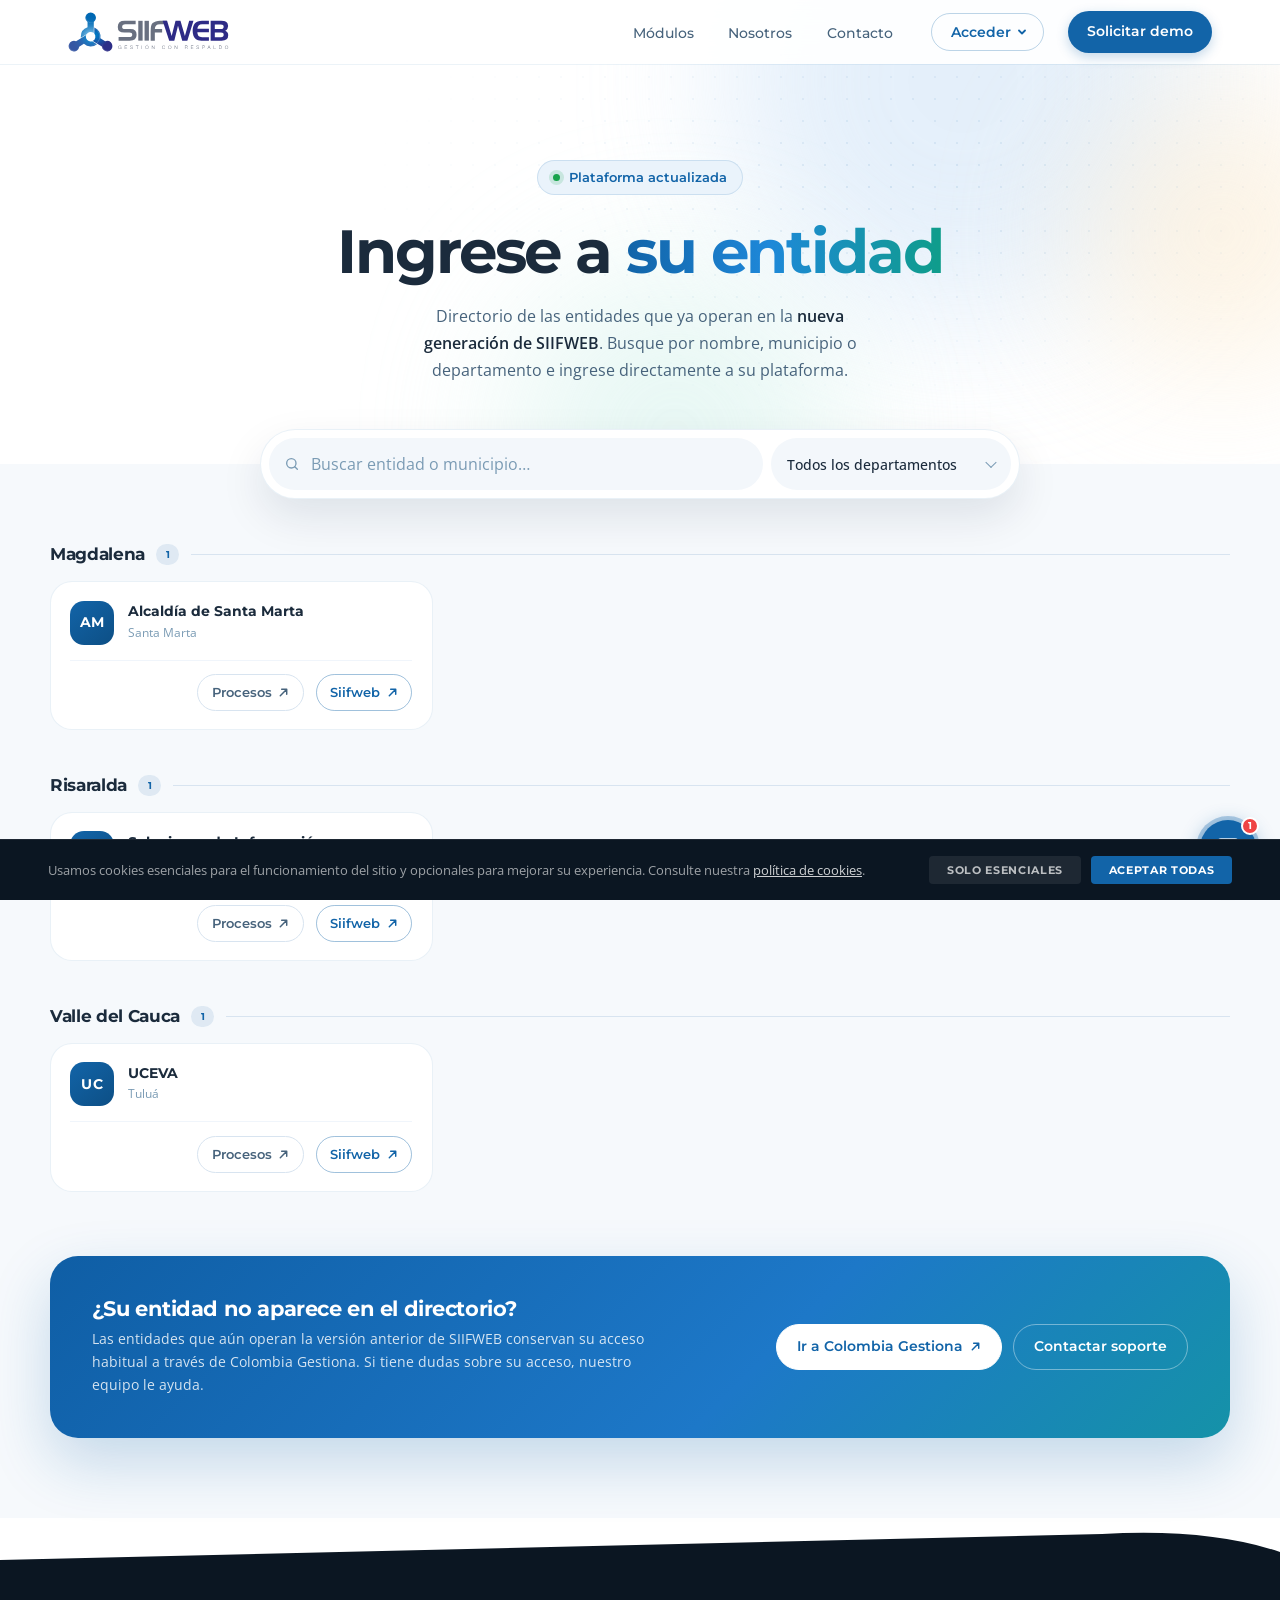
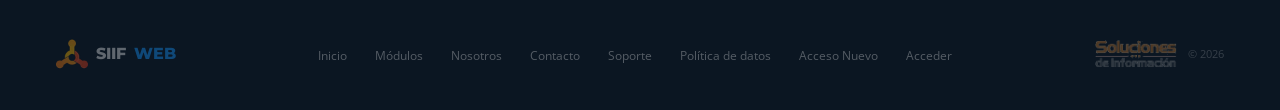
==== acceso.html @ 7a9d7db5 "feat(sitio): estándar visual unificado en menú y páginas internas - css/theme.css: menú blanco con b" ====
<!DOCTYPE html>
<html lang="es">
<head>
  <meta charset="UTF-8">
  <meta name="viewport" content="width=device-width, initial-scale=1.0">
  <title>Acceso Nuevo &mdash; SIIFWEB</title>
  <link rel="preconnect" href="https://fonts.googleapis.com">
  <link rel="preconnect" href="https://fonts.gstatic.com" crossorigin>
  <link href="https://fonts.googleapis.com/css2?family=Montserrat:wght@300;400;500;600;700;800&family=Open+Sans:wght@300;400;600&display=swap" rel="stylesheet">
  <link rel="icon" href="assets/favicon.ico" sizes="any">
  <link rel="apple-touch-icon" href="assets/apple-touch-icon.png">
  <link rel="stylesheet" href="css/common.css">
  <link rel="stylesheet" href="css/acceso.css">
  <link rel="stylesheet" href="css/chat.css">
  <link rel="stylesheet" href="css/theme.css">
</head>
<body>

<nav id="nav">
  <div class="nav-inner">
    <a class="nav-logo" href="./">
      <img src="assets/logo-navbar.svg" alt="SIIFWEB" width="161" height="40">
    </a>
    <ul class="nav-links">
      <li><a href="./modulos.html">M&oacute;dulos</a></li>
      <li><a href="./nosotros.html">Nosotros</a></li>
      <li><a href="./#contacto">Contacto</a></li>
      <li class="nav-links-sep" aria-hidden="true"></li>
      <li class="nav-mob-access"><a href="./acceso.html">Acceso Nuevo <span class="access-new">Nuevo</span></a></li>
      <li class="nav-mob-access"><a href="https://www.colombiagestiona.com/entidades.html" target="_blank" rel="noreferrer">Acceso aplicativo</a></li>
      <li class="nav-mob-access"><a href="https://soporte.solinfo.com.co" target="_blank" rel="noreferrer">Soporte</a></li>
      <li class="nav-mob-access nav-mob-disabled"><span>Acceso interno <span class="access-soon">Pr&oacute;ximamente</span></span></li>
      <li class="nav-mob-access nav-mob-disabled"><span>PQRS <span class="access-soon">Pr&oacute;ximamente</span></span></li>
    </ul>
    <div class="nav-access-wrap">
      <button class="nav-access" type="button" aria-haspopup="true" aria-expanded="false">
        Acceder
        <svg class="nav-access-chev" width="10" height="10" viewBox="0 0 10 10" fill="none" aria-hidden="true"><path d="M2 3.5l3 3 3-3" stroke="currentColor" stroke-width="1.8" stroke-linecap="round" stroke-linejoin="round"/></svg>
      </button>
      <div class="access-menu" role="menu">
        <div class="access-menu-header">Acceso</div>
        <a href="./acceso.html" class="access-item" role="menuitem">
          <span class="access-item-ico"><svg width="18" height="18" viewBox="0 0 24 24" fill="none"><path d="M3 21h18M5 21v-9M9.7 21v-9M14.3 21v-9M19 21v-9M3.5 9 12 3.5 20.5 9v0.5h-17V9Z" stroke="#1264A8" stroke-width="1.8" stroke-linecap="round" stroke-linejoin="round"/></svg></span>
          <span class="access-item-body"><span class="access-item-name">Acceso Nuevo <span class="access-new">Nuevo</span></span><span class="access-item-desc">Entidades en la plataforma actualizada</span></span>
          <svg class="access-item-ext" width="12" height="12" viewBox="0 0 12 12" fill="none" aria-hidden="true"><path d="M4.5 2.5 8 6l-3.5 3.5" stroke="#7A9BB4" stroke-width="1.5" stroke-linecap="round" stroke-linejoin="round"/></svg>
        </a>
        <a href="https://www.colombiagestiona.com/entidades.html" class="access-item" target="_blank" rel="noreferrer" role="menuitem">
          <span class="access-item-ico"><svg width="18" height="18" viewBox="0 0 24 24" fill="none"><rect x="3" y="3" width="7" height="7" rx="1.5" stroke="#1264A8" stroke-width="1.8"/><rect x="14" y="3" width="7" height="7" rx="1.5" stroke="#1264A8" stroke-width="1.8"/><rect x="3" y="14" width="7" height="7" rx="1.5" stroke="#1264A8" stroke-width="1.8"/><rect x="14" y="14" width="7" height="7" rx="1.5" stroke="#1264A8" stroke-width="1.8"/></svg></span>
          <span class="access-item-body"><span class="access-item-name">Acceso aplicativo</span><span class="access-item-desc">Colombia Gestiona</span></span>
          <svg class="access-item-ext" width="12" height="12" viewBox="0 0 12 12" fill="none" aria-hidden="true"><path d="M2.5 9.5l7-7M9.5 2.5H4M9.5 2.5v5.5" stroke="#7A9BB4" stroke-width="1.5" stroke-linecap="round" stroke-linejoin="round"/></svg>
        </a>
        <a href="https://soporte.solinfo.com.co" class="access-item" target="_blank" rel="noreferrer" role="menuitem">
          <span class="access-item-ico"><svg width="18" height="18" viewBox="0 0 24 24" fill="none"><path d="M12 22c5.523 0 10-4.477 10-10S17.523 2 12 2 2 6.477 2 12s4.477 10 10 10Z" stroke="#1264A8" stroke-width="1.8"/><path d="M9.09 9a3 3 0 0 1 5.83 1c0 2-3 3-3 3" stroke="#1264A8" stroke-width="1.8" stroke-linecap="round" stroke-linejoin="round"/><circle cx="12" cy="17" r=".5" fill="#1264A8" stroke="#1264A8"/></svg></span>
          <span class="access-item-body"><span class="access-item-name">Soporte</span><span class="access-item-desc">Mesa de ayuda Solinfo</span></span>
          <svg class="access-item-ext" width="12" height="12" viewBox="0 0 12 12" fill="none" aria-hidden="true"><path d="M2.5 9.5l7-7M9.5 2.5H4M9.5 2.5v5.5" stroke="#7A9BB4" stroke-width="1.5" stroke-linecap="round" stroke-linejoin="round"/></svg>
        </a>
        <div class="access-item access-item--disabled" role="menuitem" aria-disabled="true">
          <span class="access-item-ico"><svg width="18" height="18" viewBox="0 0 24 24" fill="none"><path d="M12 2l2.4 4.8L20 8l-4 3.9.95 5.5L12 15l-4.95 2.4.95-5.5L4 8l5.6-1.2L12 2Z" stroke="#7A9BB4" stroke-width="1.8" stroke-linejoin="round"/></svg></span>
          <span class="access-item-body"><span class="access-item-name">Acceso interno <span class="access-soon">Pr&oacute;ximamente</span></span><span class="access-item-desc">Plataforma de IA Solinfo</span></span>
          <svg class="access-item-lock" width="12" height="12" viewBox="0 0 12 12" fill="none" aria-hidden="true"><rect x="1.5" y="5.5" width="9" height="6" rx="1" stroke="#7A9BB4" stroke-width="1.3"/><path d="M3.5 5.5V3.5a2.5 2.5 0 0 1 5 0v2" stroke="#7A9BB4" stroke-width="1.3" stroke-linecap="round"/></svg>
        </div>
        <div class="access-item access-item--disabled" role="menuitem" aria-disabled="true">
          <span class="access-item-ico"><svg width="18" height="18" viewBox="0 0 24 24" fill="none"><path d="M14 2H6a2 2 0 0 0-2 2v16a2 2 0 0 0 2 2h12a2 2 0 0 0 2-2V8l-6-6z" stroke="#7A9BB4" stroke-width="1.8" stroke-linecap="round" stroke-linejoin="round"/><path d="M14 2v6h6M16 13H8M16 17H8M10 9H8" stroke="#7A9BB4" stroke-width="1.8" stroke-linecap="round"/></svg></span>
          <span class="access-item-body"><span class="access-item-name">PQRS <span class="access-soon">Pr&oacute;ximamente</span></span><span class="access-item-desc">Peticiones, quejas y recursos</span></span>
          <svg class="access-item-lock" width="12" height="12" viewBox="0 0 12 12" fill="none" aria-hidden="true"><rect x="1.5" y="5.5" width="9" height="6" rx="1" stroke="#7A9BB4" stroke-width="1.3"/><path d="M3.5 5.5V3.5a2.5 2.5 0 0 1 5 0v2" stroke="#7A9BB4" stroke-width="1.3" stroke-linecap="round"/></svg>
        </div>
      </div>
    </div>
    <a class="nav-demo" href="./#contacto">Solicitar demo</a>
    <button class="nav-toggle" type="button" aria-label="Abrir men&uacute;" aria-controls="nav" aria-expanded="false">
      <span></span><span></span><span></span>
    </button>
  </div>
</nav>

<!-- Hero -->
<header class="page-hero page-hero--center acc-hero2">
  <div class="page-hero-bg" aria-hidden="true"><i></i><i></i><i></i></div>
  <div class="page-hero-inner">
    <span class="page-eyebrow"><span class="dot"></span>Plataforma actualizada</span>
    <h1>Ingrese a <span class="grad">su entidad</span></h1>
    <p class="page-hero-sub">Directorio de las entidades que ya operan en la <strong>nueva generaci&oacute;n de SIIFWEB</strong>. Busque por nombre, municipio o departamento e ingrese directamente a su plataforma.</p>
  </div>
</header>

<!-- Directorio -->
<main class="acc-main">
  <div class="acc-main-inner">

    <!-- Buscador y filtros -->
    <div class="acc-toolbar">
      <div class="acc-toolbar-row">
        <div class="acc-search">
          <svg width="16" height="16" viewBox="0 0 24 24" fill="none" aria-hidden="true"><circle cx="11" cy="11" r="7" stroke="#7A9BB4" stroke-width="2"/><path d="m20 20-3.8-3.8" stroke="#7A9BB4" stroke-width="2" stroke-linecap="round"/></svg>
          <input type="search" id="acc-search" placeholder="Buscar entidad o municipio&hellip;" autocomplete="off" aria-label="Buscar entidad o municipio">
        </div>
        <div class="acc-select-wrap">
          <select id="acc-dep" aria-label="Filtrar por departamento">
            <option value="">Todos los departamentos</option>
          </select>
        </div>
      </div>
    </div>

    <!-- Tarjetas agrupadas por departamento (render din&aacute;mico) -->
    <div id="acc-directory"></div>

    <!-- Sin resultados -->
    <div class="acc-empty" id="acc-empty">
      <div class="acc-empty-ico">
        <svg width="26" height="26" viewBox="0 0 24 24" fill="none" aria-hidden="true"><circle cx="11" cy="11" r="7" stroke="#7A9BB4" stroke-width="1.8"/><path d="m20 20-3.8-3.8M8.5 11h5" stroke="#7A9BB4" stroke-width="1.8" stroke-linecap="round"/></svg>
      </div>
      <h3>No encontramos resultados</h3>
      <p>Revise la escritura o limpie los filtros. Si su entidad opera en la versi&oacute;n anterior, ingrese por Colombia Gestiona.</p>
      <button type="button" id="acc-reset">Limpiar filtros</button>
    </div>

    <!-- Entidades en la versi&oacute;n anterior -->
    <div class="acc-cta sr">
      <div class="acc-cta-txt">
        <h3>&iquest;Su entidad no aparece en el directorio?</h3>
        <p>Las entidades que a&uacute;n operan la versi&oacute;n anterior de SIIFWEB conservan su acceso habitual a trav&eacute;s de Colombia Gestiona. Si tiene dudas sobre su acceso, nuestro equipo le ayuda.</p>
      </div>
      <div class="acc-cta-acts">
        <a class="acc-cta-btn acc-cta-btn--solid" href="https://www.colombiagestiona.com/entidades.html" target="_blank" rel="noreferrer">
          Ir a Colombia Gestiona
          <svg width="11" height="11" viewBox="0 0 12 12" fill="none" aria-hidden="true"><path d="M2.5 9.5l7-7M9.5 2.5H4M9.5 2.5v5.5" stroke="currentColor" stroke-width="1.6" stroke-linecap="round" stroke-linejoin="round"/></svg>
        </a>
        <a class="acc-cta-btn acc-cta-btn--ghost" href="https://soporte.solinfo.com.co" target="_blank" rel="noreferrer">Contactar soporte</a>
      </div>
    </div>

  </div>
</main>

<div class="footer-curve"><svg viewBox="0 0 1440 80" preserveAspectRatio="none" xmlns="http://www.w3.org/2000/svg"><path d="M0,80 L1440,80 L1440,34 Q1360,10 1240,16 L0,42 Z" fill="#0B1622"/></svg></div>
<footer>
  <div class="footer-in">
    <div class="fl">
      <img src="assets/siifweb-icon.webp" alt="SIIFWEB" width="32" height="32" class="footer-icon">
      SIIF<span>WEB</span>
    </div>
    <ul class="fn">
      <li><a href="./">Inicio</a></li>
      <li><a href="./modulos.html">M&oacute;dulos</a></li>
      <li><a href="./nosotros.html">Nosotros</a></li>
      <li><a href="./#contacto">Contacto</a></li>
      <li><a href="https://soporte.solinfo.com.co" target="_blank" rel="noreferrer">Soporte</a></li>
      <li><a href="./politica-privacidad.html">Pol&iacute;tica de datos</a></li>
      <li><a href="./acceso.html">Acceso Nuevo</a></li>
      <li><a href="https://www.colombiagestiona.com/entidades.html" target="_blank">Acceder</a></li>
    </ul>
    <div class="fc">
      <img src="assets/soluciones-info.webp" alt="Soluciones de Informaci&oacute;n" height="28" class="footer-company-logo">
      <span>&copy; 2026</span>
    </div>
  </div>
</footer>

<script src="js/entidades.js"></script>
<script src="js/acceso.js"></script>
<script src="js/index.js"></script>
<script src="js/chat.js"></script>
</body>
</html>
---- css/common.css ----
/* ── Reset & Base ── */
:root {
  --blue: #1264A8;
  --blue-deep: #0D4F85;
  --blue-soft: #EAF3FB;
  --white: #FFFFFF;
  --white-2: #F0F5FB;
  --ink: #1B2B3C;
  --ink-mid: #47637C;
  --ink-dim: #7A9BB4;
  --line: #D8E4F0;
  --shadow: 0 16px 40px rgba(11,33,56,.08);
  --site-max: 1180px;
  --page-pad: clamp(1.5rem, 5vw, 3rem);
  --ease: cubic-bezier(.22, 1, .36, 1);
}

*, *::before, *::after { box-sizing: border-box; margin: 0; padding: 0 }
html { scroll-behavior: smooth }
img { display: block; max-width: 100%; height: auto }
a { text-decoration: none; color: inherit }
body {
  font-family: 'Open Sans', sans-serif;
  font-size: 1rem;
  line-height: 1.65;
  color: var(--ink);
  background: var(--white);
  -webkit-font-smoothing: antialiased;
}
h1, h2, h3, h4 { font-family: 'Montserrat', sans-serif; line-height: 1.15 }

/* ── Navigation ── */
#nav {
  position: sticky;
  top: 0;
  z-index: 600;
  height: 64px;
  width: 100%;
  background: var(--blue);
  box-shadow: 0 2px 16px rgba(0,0,0,.08);
  transition: background .35s, box-shadow .35s;
}
.nav-inner {
  height: 100%;
  max-width: 1180px;
  margin: 0 auto;
  padding: 0 var(--page-pad);
  display: flex;
  align-items: center;
  justify-content: space-between;
  gap: 2rem;
}
.nav-logo {
  display: flex;
  align-items: center;
  flex-shrink: 0;
}
.nav-logo img {
  height: 40px;
  width: auto;
  filter: brightness(0) invert(1);
  transition: filter .35s;
}
.nav-links {
  display: flex;
  list-style: none;
  gap: 2rem;
  align-items: center;
}
.nav-links a {
  font-family: 'Montserrat', sans-serif;
  font-size: .72rem;
  font-weight: 600;
  letter-spacing: .08em;
  text-transform: uppercase;
  color: rgba(255,255,255,.7);
  transition: color .35s;
}
.nav-links a:hover { color: var(--white) }
.nav-links a.active {
  color: var(--white) !important;
  background: rgba(255,255,255,.13);
  border-radius: 4px;
  padding: .2rem .55rem;
  margin: -.2rem -.55rem;
}
#nav.scrolled .nav-links a.active {
  color: var(--blue) !important;
  background: rgba(18,100,168,.09);
}
/* ── Access dropdown button ── */
.nav-access-wrap { position: relative }
.nav-access {
  display: inline-flex;
  align-items: center;
  gap: .38rem;
  font-family: 'Montserrat', sans-serif;
  font-size: .7rem;
  font-weight: 700;
  letter-spacing: .07em;
  text-transform: uppercase;
  color: var(--white);
  border: 2px solid rgba(255,255,255,.3);
  padding: .4rem 1rem .4rem 1.1rem;
  border-radius: 3px;
  background: transparent;
  cursor: pointer;
  transition: all .35s;
}
.nav-access:hover { background: rgba(255,255,255,.1); border-color: rgba(255,255,255,.6) }
.nav-access-chev { transition: transform .25s var(--ease); flex-shrink: 0 }
.nav-access-wrap.open .nav-access-chev { transform: rotate(180deg) }

/* ── Access dropdown menu ── */
.access-menu {
  position: absolute;
  top: calc(100% + 12px);
  right: 0;
  width: 296px;
  background: var(--white);
  border-radius: 14px;
  box-shadow: 0 4px 8px rgba(0,0,0,.06), 0 20px 56px rgba(11,33,56,.2);
  border: 1px solid rgba(18,100,168,.09);
  padding: .45rem;
  opacity: 0;
  transform: translateY(-10px) scale(.97);
  pointer-events: none;
  transition: opacity .2s var(--ease), transform .2s var(--ease);
  z-index: 700;
}
.nav-access-wrap.open .access-menu {
  opacity: 1;
  transform: none;
  pointer-events: auto;
}
.access-menu-header {
  font-family: 'Montserrat', sans-serif;
  font-size: .62rem;
  font-weight: 700;
  letter-spacing: .1em;
  text-transform: uppercase;
  color: var(--ink-dim);
  padding: .55rem .9rem .3rem;
}
.access-item {
  display: flex;
  align-items: center;
  gap: .8rem;
  padding: .72rem .9rem;
  border-radius: 9px;
  text-decoration: none;
  color: var(--ink);
  transition: background .15s;
  position: relative;
}
a.access-item:hover { background: var(--blue-soft) }
.access-item--disabled { cursor: not-allowed; opacity: .5 }
.access-item-ico {
  width: 36px;
  height: 36px;
  border-radius: 8px;
  background: var(--blue-soft);
  display: flex;
  align-items: center;
  justify-content: center;
  flex-shrink: 0;
}
.access-item--disabled .access-item-ico { background: var(--white-2) }
.access-item-body { flex: 1; min-width: 0 }
.access-item-name {
  display: flex;
  align-items: center;
  gap: .45rem;
  font-family: 'Montserrat', sans-serif;
  font-size: .8rem;
  font-weight: 700;
  color: var(--ink);
  line-height: 1.2;
}
.access-item--disabled .access-item-name { color: var(--ink-mid) }
.access-item-desc {
  font-size: .72rem;
  color: var(--ink-dim);
  margin-top: .18rem;
  display: block;
}
.access-item-ext, .access-item-lock { flex-shrink: 0; opacity: .45 }
a.access-item:hover .access-item-ext { opacity: .85 }
.access-soon {
  display: inline-flex;
  align-items: center;
  font-family: 'Montserrat', sans-serif;
  font-size: .57rem;
  font-weight: 700;
  letter-spacing: .07em;
  text-transform: uppercase;
  padding: .18rem .48rem;
  border-radius: 20px;
  background: linear-gradient(135deg, #1264A8 0%, #7C3AED 100%);
  color: #fff;
  line-height: 1;
  flex-shrink: 0;
}
.access-new {
  display: inline-flex;
  align-items: center;
  font-family: 'Montserrat', sans-serif;
  font-size: .57rem;
  font-weight: 700;
  letter-spacing: .07em;
  text-transform: uppercase;
  padding: .18rem .48rem;
  border-radius: 20px;
  background: linear-gradient(135deg, #0E9F6E 0%, #1264A8 100%);
  color: #fff;
  line-height: 1;
  flex-shrink: 0;
}

/* Mobile: hide desktop access items, show mobile ones hidden by default */
.nav-links-sep, .nav-mob-access { display: none }

.nav-toggle {
  display: none;
  width: 42px;
  height: 42px;
  background: transparent;
  border: 0;
  padding: 0;
  cursor: pointer;
  position: relative;
  margin-left: .5rem;
}
.nav-toggle span {
  position: absolute;
  left: 10px;
  right: 10px;
  height: 2px;
  background: var(--white);
  border-radius: 2px;
  transition: transform .3s var(--ease), opacity .2s, top .3s var(--ease), background .35s;
}
.nav-toggle span:nth-child(1) { top: 14px }
.nav-toggle span:nth-child(2) { top: 20px }
.nav-toggle span:nth-child(3) { top: 26px }
#nav.open .nav-toggle span:nth-child(1) { top: 20px; transform: rotate(45deg) }
#nav.open .nav-toggle span:nth-child(2) { opacity: 0 }
#nav.open .nav-toggle span:nth-child(3) { top: 20px; transform: rotate(-45deg) }
#nav.scrolled .nav-toggle span { background: var(--ink-mid) }

/* ── Nav fixed + scroll effect ── */
#nav { position: fixed; inset: 0 0 auto }
#nav.scrolled { background: var(--white); box-shadow: 0 2px 16px rgba(0,0,0,.08) }
#nav.scrolled .nav-logo img { filter: none }
#nav.scrolled .nav-links a { color: var(--ink-mid) }
#nav.scrolled .nav-links a:hover { color: var(--blue) }
#nav.scrolled .nav-access { color: var(--blue); border-color: var(--blue) }
#nav.scrolled .nav-access:hover { background: rgba(18,100,168,.06) }
#nav.scrolled .nav-access-wrap.open .access-menu { border-color: rgba(18,100,168,.12) }

@media (max-width: 860px) {
  .nav-toggle { display: block; margin-left: auto }
  .nav-access-wrap { display: none }
  .nav-links {
    display: flex;
    position: absolute;
    top: 64px;
    left: 0;
    right: 0;
    flex-direction: column;
    align-items: stretch;
    gap: 0;
    background: var(--blue);
    padding: 0;
    max-height: 0;
    overflow: hidden;
    transition: max-height .35s var(--ease), padding .35s var(--ease);
  }
  #nav.open .nav-links {
    padding: .5rem 0 1rem;
    box-shadow: 0 12px 24px rgba(0,0,0,.12);
  }
  .nav-links li { width: 100% }
  .nav-links a {
    display: block;
    padding: .9rem var(--page-pad);
    font-size: .78rem;
  }
  .nav-links-sep {
    display: block;
    height: 1px;
    background: rgba(255,255,255,.12);
    margin: .4rem var(--page-pad);
  }
  .nav-mob-access { display: block; width: 100% }
  .nav-mob-access a, .nav-mob-access span {
    display: flex;
    align-items: center;
    gap: .5rem;
    padding: .75rem var(--page-pad);
    font-family: 'Montserrat', sans-serif;
    font-size: .75rem;
    font-weight: 600;
    letter-spacing: .05em;
    text-transform: uppercase;
    color: rgba(255,255,255,.72);
    transition: color .2s;
  }
  .nav-mob-access a:hover { color: var(--white) }
  .nav-mob-disabled span { opacity: .4; cursor: not-allowed }
  .nav-links a.active {
    padding: .9rem var(--page-pad);
    padding-left: calc(var(--page-pad) - 3px);
    margin: 0;
    border-left: 3px solid rgba(255,255,255,.6);
    border-radius: 0;
    background: rgba(255,255,255,.07);
  }
  #nav.scrolled .nav-links a.active {
    border-left-color: var(--blue);
    background: rgba(18,100,168,.05);
  }
  #nav.open .nav-links { max-height: 80vh }
  #nav.scrolled .nav-links { background: var(--white) }
  #nav.scrolled .nav-links-sep { background: rgba(0,0,0,.08) }
  #nav.scrolled .nav-mob-access a { color: var(--ink-mid) }
  #nav.scrolled .nav-mob-access a:hover { color: var(--blue) }
  #nav.scrolled .nav-mob-disabled span { color: var(--ink-dim); opacity: .6 }
}

/* ── Footer ── */
.footer-curve { line-height: 0; overflow: hidden }
.footer-curve svg { display: block; width: 100%; height: 80px }
footer { background: #0B1622; padding: 2.5rem clamp(1.5rem,5vw,3.5rem) }
.footer-in { max-width: var(--site-max); margin: 0 auto; display: flex; flex-wrap: wrap; align-items: center; justify-content: space-between; gap: 1.5rem }
.fl { font-family: 'Montserrat', sans-serif; font-size: 1rem; font-weight: 800; color: rgba(255,255,255,.35); display: flex; align-items: center; gap: .5rem }
.fl span { color: rgba(18,100,168,.65) }
.footer-icon { opacity: .4 }
.fn { display: flex; flex-wrap: wrap; list-style: none; gap: .4rem 1.75rem }
.fn a { font-size: .72rem; color: rgba(255,255,255,.3); transition: color .2s }
.fn a:hover { color: rgba(255,255,255,.65) }
.fc { font-size: .7rem; color: rgba(255,255,255,.18); display: flex; align-items: center; gap: .6rem }
.footer-company-logo { opacity: .3; height: 28px; width: auto }
---- css/acceso.css ----
/* ── Página Acceso Nuevo ── */

/* Animación de aparición (mismo patrón del sitio) */
.sr { opacity: 0; transform: translateY(18px); transition: opacity .55s var(--ease), transform .55s var(--ease) }
.sr.vis { opacity: 1; transform: none }

.tag {
  display: inline-block;
  font-family: 'Montserrat', sans-serif;
  font-size: .65rem;
  font-weight: 700;
  letter-spacing: .14em;
  text-transform: uppercase;
  padding: .35rem .9rem;
  border-radius: 30px;
}
.tag-light { background: rgba(255,255,255,.12); color: rgba(255,255,255,.8); border: 1px solid rgba(255,255,255,.18) }

/* ── Cuerpo del directorio ── */
.acc-main { background: #F5F9FD; padding: 0 var(--page-pad) clamp(3.5rem, 7vw, 5rem) }
.acc-main-inner { max-width: var(--site-max); margin: 0 auto }

/* Barra de búsqueda y filtros (se superpone al hero) */
.acc-toolbar {
  background: var(--white);
  border: 1px solid rgba(18,100,168,.09);
  border-radius: 16px;
  box-shadow: var(--shadow);
  padding: 1.1rem 1.25rem;
  margin-top: -2.6rem;
  position: relative;
  z-index: 5;
}
.acc-toolbar-row { display: flex; gap: .9rem; flex-wrap: wrap }
.acc-search { position: relative; flex: 1 1 260px }
.acc-search svg {
  position: absolute;
  left: .95rem;
  top: 50%;
  transform: translateY(-50%);
  pointer-events: none;
}
.acc-search input {
  width: 100%;
  height: 46px;
  border: 1.5px solid var(--line);
  border-radius: 10px;
  padding: 0 1rem 0 2.6rem;
  font-family: 'Open Sans', sans-serif;
  font-size: .9rem;
  color: var(--ink);
  background: var(--white);
  transition: border-color .2s, box-shadow .2s;
}
.acc-search input::placeholder { color: var(--ink-dim) }
.acc-search input:focus {
  outline: none;
  border-color: var(--blue);
  box-shadow: 0 0 0 3px rgba(18,100,168,.12);
}
.acc-select-wrap { position: relative; flex: 0 1 240px; min-width: 200px }
.acc-select-wrap::after {
  content: '';
  position: absolute;
  right: 1rem;
  top: 50%;
  width: 8px;
  height: 8px;
  border-right: 1.8px solid var(--ink-dim);
  border-bottom: 1.8px solid var(--ink-dim);
  transform: translateY(-70%) rotate(45deg);
  pointer-events: none;
}
.acc-select-wrap select {
  width: 100%;
  height: 46px;
  appearance: none;
  -webkit-appearance: none;
  border: 1.5px solid var(--line);
  border-radius: 10px;
  padding: 0 2.4rem 0 1rem;
  font-family: 'Open Sans', sans-serif;
  font-size: .9rem;
  color: var(--ink);
  background: var(--white);
  cursor: pointer;
  transition: border-color .2s, box-shadow .2s;
}
.acc-select-wrap select:focus {
  outline: none;
  border-color: var(--blue);
  box-shadow: 0 0 0 3px rgba(18,100,168,.12);
}
/* ── Grupos por departamento ── */
.acc-group { margin-top: 2.2rem }
.acc-group-hd {
  display: flex;
  align-items: center;
  gap: .7rem;
  margin-bottom: 1rem;
}
.acc-group-hd h2 {
  font-size: 1.05rem;
  font-weight: 700;
  color: var(--ink);
}
.acc-group-count {
  font-family: 'Montserrat', sans-serif;
  font-size: .62rem;
  font-weight: 700;
  color: var(--blue);
  background: rgba(18,100,168,.1);
  border-radius: 20px;
  padding: .15rem .6rem;
}
.acc-group-hd::after {
  content: '';
  flex: 1;
  height: 1px;
  background: var(--line);
}
.acc-grid {
  display: grid;
  grid-template-columns: repeat(auto-fill, minmax(290px, 1fr));
  gap: 1rem;
}

/* ── Tarjeta de entidad ── */
.acc-card {
  background: var(--white);
  border: 1px solid rgba(18,100,168,.1);
  border-radius: 14px;
  padding: 1.15rem 1.2rem 1.1rem;
  display: flex;
  flex-direction: column;
  gap: .95rem;
  transition: transform .25s var(--ease), box-shadow .25s var(--ease), border-color .25s;
}
.acc-card:hover {
  transform: translateY(-3px);
  box-shadow: 0 14px 34px rgba(11,33,56,.1);
  border-color: rgba(18,100,168,.22);
}
.acc-card-top { display: flex; align-items: center; gap: .85rem }
.acc-avatar {
  width: 44px;
  height: 44px;
  flex-shrink: 0;
  border-radius: 11px;
  background: linear-gradient(140deg, var(--blue) 0%, var(--blue-deep) 100%);
  color: var(--white);
  font-family: 'Montserrat', sans-serif;
  font-size: .86rem;
  font-weight: 700;
  letter-spacing: .03em;
  display: flex;
  align-items: center;
  justify-content: center;
}
.acc-card--pending .acc-avatar { background: linear-gradient(140deg, #8FA9BF 0%, #7A9BB4 100%) }
.acc-card-id { min-width: 0 }
.acc-card-name {
  font-family: 'Montserrat', sans-serif;
  font-size: .9rem;
  font-weight: 700;
  color: var(--ink);
  line-height: 1.3;
}
.acc-card-muni {
  font-size: .76rem;
  color: var(--ink-dim);
  margin-top: .12rem;
}
.acc-card-foot {
  display: flex;
  align-items: center;
  justify-content: flex-end;
  gap: .75rem;
  border-top: 1px solid var(--white-2);
  padding-top: .85rem;
  margin-top: auto;
}
.acc-enter {
  display: inline-flex;
  align-items: center;
  gap: .4rem;
  font-family: 'Montserrat', sans-serif;
  font-size: .66rem;
  font-weight: 700;
  letter-spacing: .07em;
  text-transform: uppercase;
  color: var(--blue);
  border: 1.5px solid rgba(18,100,168,.4);
  border-radius: 7px;
  padding: .42rem .85rem;
  transition: all .2s;
  white-space: nowrap;
}
.acc-enter svg { transition: transform .2s var(--ease) }
.acc-enter:hover { background: var(--blue); color: var(--white); border-color: var(--blue) }
.acc-enter:hover svg { transform: translateX(2px) }
.acc-enter--pending {
  color: var(--ink-dim);
  border-color: var(--line);
  background: var(--white-2);
  cursor: not-allowed;
}
.acc-enter--alt {
  color: var(--ink-mid);
  border-color: var(--line);
}
.acc-enter--alt:hover {
  background: var(--ink-mid);
  border-color: var(--ink-mid);
  color: var(--white);
}

/* ── Sin resultados ── */
.acc-empty {
  display: none;
  text-align: center;
  padding: 4rem 1rem 3rem;
}
.acc-empty.show { display: block }
.acc-empty-ico {
  width: 64px;
  height: 64px;
  margin: 0 auto 1.2rem;
  border-radius: 18px;
  background: var(--white);
  border: 1px solid var(--line);
  display: flex;
  align-items: center;
  justify-content: center;
}
.acc-empty h3 { font-size: 1.05rem; font-weight: 700; color: var(--ink) }
.acc-empty p { font-size: .88rem; color: var(--ink-mid); margin-top: .4rem }
.acc-empty button {
  margin-top: 1.2rem;
  font-family: 'Montserrat', sans-serif;
  font-size: .7rem;
  font-weight: 700;
  letter-spacing: .07em;
  text-transform: uppercase;
  color: var(--blue);
  background: transparent;
  border: 1.5px solid rgba(18,100,168,.4);
  border-radius: 7px;
  padding: .55rem 1.2rem;
  cursor: pointer;
  transition: all .2s;
}
.acc-empty button:hover { background: var(--blue); color: var(--white) }

/* ── Banda: entidad en la versión anterior ── */
.acc-cta {
  margin-top: clamp(2.8rem, 6vw, 4rem);
  background: var(--white);
  border: 1px solid rgba(18,100,168,.1);
  border-radius: 18px;
  padding: clamp(1.5rem, 4vw, 2.2rem) clamp(1.5rem, 4vw, 2.5rem);
  display: flex;
  align-items: center;
  justify-content: space-between;
  gap: 1.5rem;
  flex-wrap: wrap;
  box-shadow: var(--shadow);
}
.acc-cta-txt h3 { font-size: 1.08rem; font-weight: 700; color: var(--ink) }
.acc-cta-txt p { font-size: .88rem; color: var(--ink-mid); margin-top: .35rem; max-width: 560px }
.acc-cta-acts { display: flex; gap: .7rem; flex-wrap: wrap }
.acc-cta-btn {
  display: inline-flex;
  align-items: center;
  gap: .45rem;
  font-family: 'Montserrat', sans-serif;
  font-size: .7rem;
  font-weight: 700;
  letter-spacing: .07em;
  text-transform: uppercase;
  border-radius: 7px;
  padding: .65rem 1.25rem;
  transition: all .2s;
  white-space: nowrap;
}
.acc-cta-btn--solid { background: var(--blue); color: var(--white); border: 1.5px solid var(--blue) }
.acc-cta-btn--solid:hover { background: var(--blue-deep); border-color: var(--blue-deep) }
.acc-cta-btn--ghost { color: var(--blue); border: 1.5px solid rgba(18,100,168,.4) }
.acc-cta-btn--ghost:hover { background: rgba(18,100,168,.07) }

@media (max-width: 640px) {
  .acc-toolbar-row { flex-direction: column }
  .acc-search, .acc-select-wrap { flex: none; width: 100%; min-width: 0 }
  .acc-cta { flex-direction: column; align-items: flex-start }
}


/* ═══ Estándar visual v2 ═══ */
.acc-hero2 { padding-bottom: clamp(4.5rem, 9vw, 6rem) }
.acc-main { background: #F6F9FC }
.acc-toolbar { border-radius: 999px; padding: .5rem; margin-top: -2.2rem; max-width: 760px; margin-left: auto; margin-right: auto; box-shadow: 0 18px 44px rgba(11,33,56,.10) }
.acc-toolbar-row { gap: .5rem; flex-wrap: nowrap }
.acc-search input { height: 52px; border: none; border-radius: 999px; background: #F3F7FB; font-size: 1rem }
.acc-search input:focus { box-shadow: 0 0 0 4px rgba(18,100,168,.12); background: #fff }
.acc-select-wrap select { height: 52px; border: none; border-radius: 999px; background: #F3F7FB; font-weight: 500 }
.acc-select-wrap select:focus { box-shadow: 0 0 0 4px rgba(18,100,168,.12) }
.acc-group { margin-top: 2.8rem }
.acc-group-hd h2 { font-weight: 700; letter-spacing: -.02em }
.acc-card { border-radius: 22px; border: 1px solid rgba(18,100,168,.09); transition: transform .35s var(--ease), box-shadow .35s var(--ease), border-color .35s }
.acc-card:hover { transform: translateY(-4px); box-shadow: 0 22px 50px rgba(11,33,56,.10); border-color: transparent }
.acc-avatar { border-radius: 14px }
.acc-enter { border-radius: 999px; text-transform: none; letter-spacing: 0; font-size: .82rem; font-weight: 600 }
.acc-empty { border-radius: 22px }
.acc-empty button { border-radius: 999px }
.acc-cta { border-radius: 28px; border: none; background: linear-gradient(135deg, #0f5ea5 0%, #1d78c8 60%, #1592a8 100%); box-shadow: 0 24px 60px rgba(18,100,168,.22); padding: clamp(1.8rem, 4vw, 2.6rem) }
.acc-cta-txt h3 { color: #fff; font-size: 1.3rem; letter-spacing: -.02em }
.acc-cta-txt p { color: rgba(255,255,255,.82) }
.acc-cta-btn { border-radius: 999px; text-transform: none; letter-spacing: 0; font-size: .9rem; font-weight: 600 }
.acc-cta-btn--solid { background: #fff; color: var(--blue); border-color: #fff }
.acc-cta-btn--solid:hover { background: var(--blue-soft); border-color: var(--blue-soft); color: var(--blue-deep) }
.acc-cta-btn--ghost { color: #fff; border-color: rgba(255,255,255,.4) }
.acc-cta-btn--ghost:hover { background: rgba(255,255,255,.12) }
@media (max-width: 600px) {
  .acc-toolbar { border-radius: 24px }
  .acc-toolbar-row { flex-wrap: wrap }
  .acc-select-wrap { flex: 1 1 100% }
}
---- css/chat.css ----
/* ── SIIFWEB Chat Widget & Cookie Banner ── */

/* ── Cookie Banner ── */
#siif-cookie {
  position: fixed;
  bottom: 0; left: 0; right: 0;
  z-index: 800;
  background: #0B1622;
  border-top: 1px solid rgba(255,255,255,.08);
  padding: 1rem clamp(1.5rem, 5vw, 3rem);
  display: flex;
  align-items: center;
  justify-content: space-between;
  gap: 1.5rem;
  flex-wrap: wrap;
  transform: translateY(100%);
  transition: transform .4s cubic-bezier(.22,1,.36,1);
}
#siif-cookie.visible { transform: none }
.ck-text {
  font-size: .82rem;
  color: rgba(255,255,255,.6);
  line-height: 1.55;
  flex: 1;
  min-width: 220px;
}
.ck-text a { color: rgba(255,255,255,.8); text-decoration: underline }
.ck-text a:hover { color: #fff }
.ck-actions { display: flex; gap: .65rem; flex-shrink: 0; flex-wrap: wrap }
.ck-btn {
  font-family: 'Montserrat', sans-serif;
  font-size: .7rem;
  font-weight: 700;
  letter-spacing: .06em;
  text-transform: uppercase;
  padding: .45rem 1.1rem;
  border-radius: 4px;
  border: none;
  cursor: pointer;
  transition: all .2s;
  white-space: nowrap;
}
.ck-btn--accept { background: #1264A8; color: #fff }
.ck-btn--accept:hover { background: #0D4F85 }
.ck-btn--decline { background: rgba(255,255,255,.08); color: rgba(255,255,255,.7) }
.ck-btn--decline:hover { background: rgba(255,255,255,.14) }

/* ── Chat Widget ── */
#siif-chat-wrap {
  position: fixed;
  bottom: 1.5rem;
  right: 1.5rem;
  z-index: 750;
  display: flex;
  flex-direction: column-reverse;
  align-items: flex-end;
  gap: .85rem;
}

/* Floating button */
#siif-chat-btn {
  width: 56px;
  height: 56px;
  border-radius: 50%;
  background: #1264A8;
  border: none;
  cursor: pointer;
  display: flex;
  align-items: center;
  justify-content: center;
  box-shadow: 0 4px 20px rgba(18,100,168,.45);
  transition: background .25s, transform .25s, box-shadow .25s;
  flex-shrink: 0;
  position: relative;
}
#siif-chat-btn:hover {
  background: #0D4F85;
  transform: scale(1.06);
  box-shadow: 0 6px 28px rgba(18,100,168,.55);
}
#siif-chat-btn .cb-icon { transition: opacity .2s, transform .2s }
#siif-chat-btn .cb-close { position: absolute; opacity: 0; transform: rotate(-90deg) }
#siif-chat-btn.open .cb-icon-chat { opacity: 0; transform: rotate(90deg) }
#siif-chat-btn.open .cb-close { opacity: 1; transform: none }
.cb-pulse {
  position: absolute;
  inset: -4px;
  border-radius: 50%;
  background: rgba(18,100,168,.3);
  animation: cb-pulse 2.4s ease-in-out infinite;
  pointer-events: none;
}
@keyframes cb-pulse {
  0%, 100% { transform: scale(1); opacity: .5 }
  60% { transform: scale(1.35); opacity: 0 }
}
#siif-chat-btn.open .cb-pulse { display: none }

/* Notification badge */
.cb-badge {
  position: absolute;
  top: -3px; right: -3px;
  width: 18px; height: 18px;
  background: #EF4444;
  border-radius: 50%;
  border: 2px solid #fff;
  font-family: 'Montserrat', sans-serif;
  font-size: .6rem;
  font-weight: 700;
  color: #fff;
  display: flex;
  align-items: center;
  justify-content: center;
  line-height: 1;
  transition: opacity .2s, transform .2s;
}
.cb-badge.hidden { opacity: 0; transform: scale(.5) }

/* Chat panel */
#siif-chat-panel {
  width: 370px;
  max-height: min(560px, calc(100vh - 120px));
  background: #fff;
  border-radius: 16px;
  box-shadow: 0 8px 40px rgba(11,33,56,.18), 0 0 0 1px rgba(18,100,168,.1);
  display: flex;
  flex-direction: column;
  overflow: hidden;
  opacity: 0;
  transform: translateY(16px) scale(.97);
  pointer-events: none;
  transition: opacity .25s cubic-bezier(.22,1,.36,1), transform .25s cubic-bezier(.22,1,.36,1);
}
#siif-chat-panel.open {
  opacity: 1;
  transform: none;
  pointer-events: auto;
}

/* Panel header */
.sc-header {
  background: #1264A8;
  padding: .9rem 1rem .9rem 1.1rem;
  display: flex;
  align-items: center;
  justify-content: space-between;
  flex-shrink: 0;
}
.sc-header-info { display: flex; align-items: center; gap: .75rem }
.sc-avatar {
  width: 38px; height: 38px;
  background: rgba(255,255,255,.15);
  border-radius: 50%;
  display: flex;
  align-items: center;
  justify-content: center;
  flex-shrink: 0;
}
.sc-avatar svg { width: 20px; height: 20px }
.sc-name {
  font-family: 'Montserrat', sans-serif;
  font-size: .82rem;
  font-weight: 700;
  color: #fff;
  line-height: 1.2;
}
.sc-status {
  font-size: .68rem;
  color: rgba(255,255,255,.7);
  display: flex;
  align-items: center;
  gap: .3rem;
  margin-top: .1rem;
}
.sc-status::before {
  content: '';
  width: 6px; height: 6px;
  background: #4ADE80;
  border-radius: 50%;
  flex-shrink: 0;
}
.sc-close {
  background: rgba(255,255,255,.12);
  border: none;
  border-radius: 6px;
  width: 30px; height: 30px;
  cursor: pointer;
  display: flex;
  align-items: center;
  justify-content: center;
  color: rgba(255,255,255,.8);
  transition: background .2s;
  flex-shrink: 0;
}
.sc-close:hover { background: rgba(255,255,255,.22) }

/* Phases */
.sc-phase { display: flex; flex-direction: column; flex: 1; overflow: hidden }
.sc-phase--hidden { display: none }

/* Info phase */
.sc-info-scroll {
  flex: 1;
  overflow-y: auto;
  padding: 1.25rem 1rem 0;
  overscroll-behavior: contain;
}
.sc-info-scroll::-webkit-scrollbar { width: 4px }
.sc-info-scroll::-webkit-scrollbar-track { background: transparent }
.sc-info-scroll::-webkit-scrollbar-thumb { background: rgba(18,100,168,.2); border-radius: 2px }
.sc-bot-bubble {
  background: #EAF3FB;
  border-radius: 0 12px 12px 12px;
  padding: .85rem 1rem;
  font-size: .88rem;
  color: #1B2B3C;
  line-height: 1.6;
  margin-bottom: 1rem;
}
.sc-bot-bubble strong { color: #1264A8 }
.sc-info-cards { display: flex; flex-direction: column; gap: .65rem; margin-bottom: 1rem }
.sc-info-card {
  background: #F0F5FB;
  border: 1px solid #D8E4F0;
  border-radius: 10px;
  padding: .85rem 1rem;
  display: flex;
  align-items: flex-start;
  gap: .75rem;
}
.sc-info-card-ico {
  width: 32px; height: 32px;
  background: #1264A8;
  border-radius: 8px;
  display: flex;
  align-items: center;
  justify-content: center;
  flex-shrink: 0;
}
.sc-info-card-ico svg { width: 16px; height: 16px }
.sc-info-card-body {}
.sc-info-card-title {
  font-family: 'Montserrat', sans-serif;
  font-size: .78rem;
  font-weight: 700;
  color: #1B2B3C;
  line-height: 1.25;
  margin-bottom: .2rem;
}
.sc-info-card-desc {
  font-size: .76rem;
  color: #47637C;
  line-height: 1.5;
}
.sc-info-cta {
  padding: .85rem 1rem 1rem;
  flex-shrink: 0;
  border-top: 1px solid #D8E4F0;
}
.sc-start-btn {
  width: 100%;
  background: #1264A8;
  color: #fff;
  border: none;
  border-radius: 8px;
  padding: .75rem;
  font-family: 'Montserrat', sans-serif;
  font-size: .78rem;
  font-weight: 700;
  letter-spacing: .05em;
  cursor: pointer;
  display: flex;
  align-items: center;
  justify-content: center;
  gap: .5rem;
  transition: background .2s;
}
.sc-start-btn:hover { background: #0D4F85 }

/* Chat phase */
.sc-messages {
  flex: 1;
  overflow-y: auto;
  padding: 1rem 1rem .5rem;
  display: flex;
  flex-direction: column;
  gap: .75rem;
  overscroll-behavior: contain;
}
.sc-messages::-webkit-scrollbar { width: 4px }
.sc-messages::-webkit-scrollbar-track { background: transparent }
.sc-messages::-webkit-scrollbar-thumb { background: rgba(18,100,168,.2); border-radius: 2px }

.sc-msg { display: flex; gap: .5rem; align-items: flex-end }
.sc-msg--bot { flex-direction: row }
.sc-msg--user { flex-direction: row-reverse }
.sc-msg-avatar {
  width: 26px; height: 26px;
  background: #EAF3FB;
  border-radius: 50%;
  display: flex;
  align-items: center;
  justify-content: center;
  flex-shrink: 0;
}
.sc-msg-avatar svg { width: 13px; height: 13px }
.sc-msg-text {
  max-width: 78%;
  padding: .65rem .85rem;
  border-radius: 12px;
  font-size: .84rem;
  line-height: 1.6;
}
.sc-msg--bot .sc-msg-text {
  background: #EAF3FB;
  color: #1B2B3C;
  border-radius: 0 12px 12px 12px;
}
.sc-msg--user .sc-msg-text {
  background: #1264A8;
  color: #fff;
  border-radius: 12px 0 12px 12px;
}
.sc-msg-text strong { font-weight: 600 }
.sc-msg--bot .sc-msg-text strong { color: #0D4F85 }

/* Typing indicator */
.sc-typing { display: flex; gap: 4px; align-items: center; padding: .6rem .85rem }
.sc-typing span {
  width: 6px; height: 6px;
  background: #7A9BB4;
  border-radius: 50%;
  animation: sc-blink 1.2s infinite;
}
.sc-typing span:nth-child(2) { animation-delay: .2s }
.sc-typing span:nth-child(3) { animation-delay: .4s }
@keyframes sc-blink {
  0%, 80%, 100% { opacity: .25; transform: scale(.85) }
  40% { opacity: 1; transform: scale(1) }
}

/* Quick replies */
.sc-quick {
  padding: .4rem 1rem .65rem;
  display: flex;
  flex-wrap: wrap;
  gap: .45rem;
  flex-shrink: 0;
}
.sc-quick-btn {
  font-family: 'Montserrat', sans-serif;
  font-size: .68rem;
  font-weight: 600;
  letter-spacing: .03em;
  color: #1264A8;
  background: #EAF3FB;
  border: 1px solid rgba(18,100,168,.25);
  border-radius: 20px;
  padding: .3rem .75rem;
  cursor: pointer;
  transition: all .18s;
  white-space: nowrap;
}
.sc-quick-btn:hover { background: #1264A8; color: #fff; border-color: #1264A8 }

/* WhatsApp CTA */
.sc-wa-cta {
  margin: .5rem 1rem;
  background: #DCF8C6;
  border: 1px solid rgba(37,211,102,.3);
  border-radius: 10px;
  padding: .7rem .85rem;
  display: flex;
  align-items: center;
  gap: .7rem;
}
.sc-wa-cta-text { font-size: .78rem; color: #1B2B3C; flex: 1; line-height: 1.45 }
.sc-wa-cta-text strong { color: #128C7E; display: block; margin-bottom: .1rem }
.sc-wa-link {
  font-family: 'Montserrat', sans-serif;
  font-size: .68rem;
  font-weight: 700;
  background: #25D366;
  color: #fff;
  border: none;
  border-radius: 6px;
  padding: .38rem .75rem;
  cursor: pointer;
  text-decoration: none;
  white-space: nowrap;
  transition: background .2s;
}
.sc-wa-link:hover { background: #128C7E }

/* Input area */
.sc-input-area {
  padding: .65rem .85rem .75rem;
  border-top: 1px solid #D8E4F0;
  display: flex;
  gap: .5rem;
  flex-shrink: 0;
}
.sc-input {
  flex: 1;
  border: 1.5px solid #D8E4F0;
  border-radius: 8px;
  padding: .55rem .85rem;
  font-family: 'Open Sans', sans-serif;
  font-size: .84rem;
  color: #1B2B3C;
  outline: none;
  transition: border-color .2s;
  resize: none;
  height: 38px;
}
.sc-input:focus { border-color: #1264A8 }
.sc-input::placeholder { color: #7A9BB4 }
.sc-send {
  width: 38px; height: 38px;
  background: #1264A8;
  border: none;
  border-radius: 8px;
  cursor: pointer;
  display: flex;
  align-items: center;
  justify-content: center;
  flex-shrink: 0;
  transition: background .2s;
}
.sc-send:hover { background: #0D4F85 }
.sc-send:disabled { background: #D8E4F0; cursor: default }
.sc-send svg { color: #fff }

/* Powered by */
.sc-powered {
  text-align: center;
  padding: .4rem;
  font-size: .62rem;
  color: #7A9BB4;
  border-top: 1px solid #F0F5FB;
  flex-shrink: 0;
}

/* Mobile: bottom-sheet style */
@media (max-width: 760px) {
  #siif-chat-wrap {
    bottom: 1rem;
    right: 1rem;
  }
  #siif-chat-panel {
    position: fixed;
    bottom: 0;
    left: 0;
    right: 0;
    width: 100%;
    max-height: 82vh;
    border-radius: 20px 20px 0 0;
    transform: translateY(110%);
    box-shadow: 0 -4px 32px rgba(11,33,56,.18);
  }
  #siif-chat-panel.open {
    transform: none;
    opacity: 1;
  }
  /* Overlay behind panel on mobile */
  #siif-chat-overlay {
    display: none;
    position: fixed;
    inset: 0;
    background: rgba(11,33,56,.35);
    z-index: 749;
    opacity: 0;
    transition: opacity .3s;
  }
  #siif-chat-overlay.visible {
    display: block;
    opacity: 1;
  }
}
---- css/theme.css ----
/* ═══════════════════════════════════════════════════════════════════
   THEME — estándar visual compartido (estilo producto / Workspace)
   Se carga de último en todas las páginas: unifica menú, etiquetas,
   botones, títulos, tarjetas y el hero claro de las páginas internas.
   ═══════════════════════════════════════════════════════════════════ */

:root {
  --teal: #0F9D8A;
  --grad: linear-gradient(90deg, #1264A8 0%, #1E88D9 45%, #0F9D8A 100%);
  --radius-card: 24px;
  --card-border: 1px solid rgba(18,100,168,.09);
  --card-shadow-hover: 0 24px 60px rgba(11,33,56,.10);
}

/* ── Menú ── */
#nav, #nav.scrolled { background: rgba(255,255,255,.92); -webkit-backdrop-filter: saturate(1.6) blur(14px); backdrop-filter: saturate(1.6) blur(14px); box-shadow: 0 1px 0 rgba(18,100,168,.08) }
#nav.scrolled { box-shadow: 0 1px 0 rgba(18,100,168,.08), 0 8px 24px rgba(11,33,56,.06) }
.nav-inner { max-width: 1240px; gap: 1.5rem }
#nav .nav-logo img { filter: none }
.nav-links { gap: .35rem; margin-left: auto }
#nav .nav-links a { font-size: .9rem; font-weight: 500; letter-spacing: 0; text-transform: none; color: var(--ink-mid); padding: .5rem .9rem; border-radius: 999px; transition: color .2s, background .2s }
#nav .nav-links a:hover { color: var(--ink); background: #F1F5FA }
#nav .nav-links a.active { color: var(--blue) !important; background: var(--blue-soft); margin: 0; padding: .5rem .9rem; border-radius: 999px }
#nav .nav-access { font-size: .88rem; font-weight: 600; letter-spacing: 0; text-transform: none; color: var(--blue); border: 1px solid rgba(18,100,168,.28); padding: .55rem 1rem .55rem 1.15rem; border-radius: 999px }
#nav .nav-access:hover { background: var(--blue-soft); border-color: var(--blue) }
.nav-demo { flex-shrink: 0; display: inline-flex; align-items: center; font-family: 'Montserrat', sans-serif; font-size: .88rem; font-weight: 600; color: #fff; background: var(--blue); padding: .6rem 1.2rem; border-radius: 999px; box-shadow: 0 4px 12px rgba(18,100,168,.25); transition: background .2s, transform .2s var(--ease), box-shadow .2s }
.nav-demo:hover { background: var(--blue-deep); transform: translateY(-1px); box-shadow: 0 8px 20px rgba(18,100,168,.3) }
#nav .nav-toggle span { background: var(--ink-mid) }
.access-menu { border-radius: 18px }

@media (max-width: 860px) {
  .nav-links { margin-left: 0 }
  .nav-demo { margin-left: auto; padding: .5rem 1rem; font-size: .82rem }
  .nav-toggle { margin-left: .5rem !important }
  #nav .nav-links { background: #fff; border-top: 1px solid rgba(18,100,168,.08) }
  #nav .nav-links a { border-radius: 0; padding: .85rem var(--page-pad); font-size: .95rem }
  #nav .nav-links a.active { border-radius: 0; border-left: 3px solid var(--blue); padding-left: calc(var(--page-pad) - 3px); background: var(--blue-soft) }
  #nav .nav-links-sep { background: rgba(0,0,0,.07) }
  #nav .nav-mob-access > a, #nav .nav-mob-access > span { color: var(--ink-mid); text-transform: none; letter-spacing: 0; font-size: .9rem; font-weight: 500 }
  #nav .nav-mob-access a:hover { color: var(--blue) }
  #nav .nav-mob-access .access-new, #nav .nav-mob-access .access-soon { display: inline-flex; padding: .2rem .5rem; font-size: .56rem; font-weight: 700; letter-spacing: .07em; color: #fff; opacity: 1 }
  #nav .nav-mob-disabled span { color: var(--ink-dim) }
}
@media (max-width: 400px) { .nav-demo { display: none } .nav-toggle { margin-left: auto !important } }

/* ── Etiquetas, botones y títulos ── */
.tag { font-size: .8rem; font-weight: 600; letter-spacing: 0; text-transform: none; padding: .36rem .95rem; border-radius: 999px }
.tag-blue { background: var(--blue-soft); color: var(--blue); border: 1px solid rgba(18,100,168,.14) }
.btn { font-size: .92rem; font-weight: 600; letter-spacing: 0; text-transform: none; padding: .9rem 1.8rem; border-radius: 999px }
.sec-title { font-weight: 700; letter-spacing: -.03em; line-height: 1.1 }
h1, h2, h3, h4 { letter-spacing: -.02em }

/* ── Hero claro de páginas internas ── */
.page-hero { position: relative; overflow: hidden; background: #fff; padding: calc(64px + clamp(3.5rem, 8vw, 6rem)) var(--page-pad) clamp(3rem, 7vw, 5rem) }
.page-hero-bg { position: absolute; inset: 0; pointer-events: none; overflow: hidden }
.page-hero-bg::after { content: ''; position: absolute; inset: 0; background-image: radial-gradient(rgba(18,100,168,.10) 1px, transparent 1px); background-size: 22px 22px; -webkit-mask-image: radial-gradient(ellipse 55% 70% at 70% 40%, #000 0%, transparent 75%); mask-image: radial-gradient(ellipse 55% 70% at 70% 40%, #000 0%, transparent 75%) }
.page-hero-bg i { position: absolute; border-radius: 50%; filter: blur(70px); opacity: .55; animation: phblob 18s ease-in-out infinite alternate }
.page-hero-bg i:nth-child(1) { width: 480px; height: 480px; background: #CFE3F7; top: -160px; right: 6% }
.page-hero-bg i:nth-child(2) { width: 340px; height: 340px; background: #D6F2EC; bottom: -140px; right: 34%; animation-delay: -6s }
.page-hero-bg i:nth-child(3) { width: 280px; height: 280px; background: #FCEBD0; top: 20%; right: -80px; animation-delay: -12s }
@keyframes phblob { to { transform: translate(-40px, 30px) scale(1.08) } }
.page-hero-inner { position: relative; z-index: 1; max-width: var(--site-max); margin: 0 auto }
.page-eyebrow { display: inline-flex; align-items: center; gap: .55rem; font-family: 'Montserrat', sans-serif; font-size: .8rem; font-weight: 600; color: var(--blue); background: var(--blue-soft); border: 1px solid rgba(18,100,168,.14); padding: .38rem .95rem; border-radius: 999px; margin-bottom: 1.5rem }
.page-eyebrow .dot { width: 7px; height: 7px; border-radius: 50%; background: #16A34A; box-shadow: 0 0 0 4px rgba(22,163,74,.16) }
.page-hero h1 { font-family: 'Montserrat', sans-serif; font-size: clamp(2.3rem, 5vw, 3.8rem); font-weight: 700; color: var(--ink); line-height: 1.06; letter-spacing: -.035em; margin: 0 0 1.2rem }
.page-hero h1 .grad { background: var(--grad); -webkit-background-clip: text; background-clip: text; color: transparent }
.page-hero-sub { font-size: clamp(1rem, 1.25vw, 1.12rem); color: var(--ink-mid); line-height: 1.7; max-width: 52ch }
.page-hero-sub strong { color: var(--ink); font-weight: 600 }
.page-hero-inner > * { animation: phrise .8s var(--ease) both }
.page-hero-inner > :nth-child(2) { animation-delay: .08s }
.page-hero-inner > :nth-child(3) { animation-delay: .16s }
.page-hero-inner > :nth-child(4) { animation-delay: .24s }
@keyframes phrise { from { opacity: 0; transform: translateY(16px) } to { opacity: 1; transform: none } }
.page-hero--center .page-hero-inner { text-align: center; display: flex; flex-direction: column; align-items: center }
.page-hero--center .page-hero-sub { margin: 0 auto }
@media (prefers-reduced-motion: reduce) { .page-hero-bg i, .page-hero-inner > * { animation: none } }
[hidden] { display: none !important }
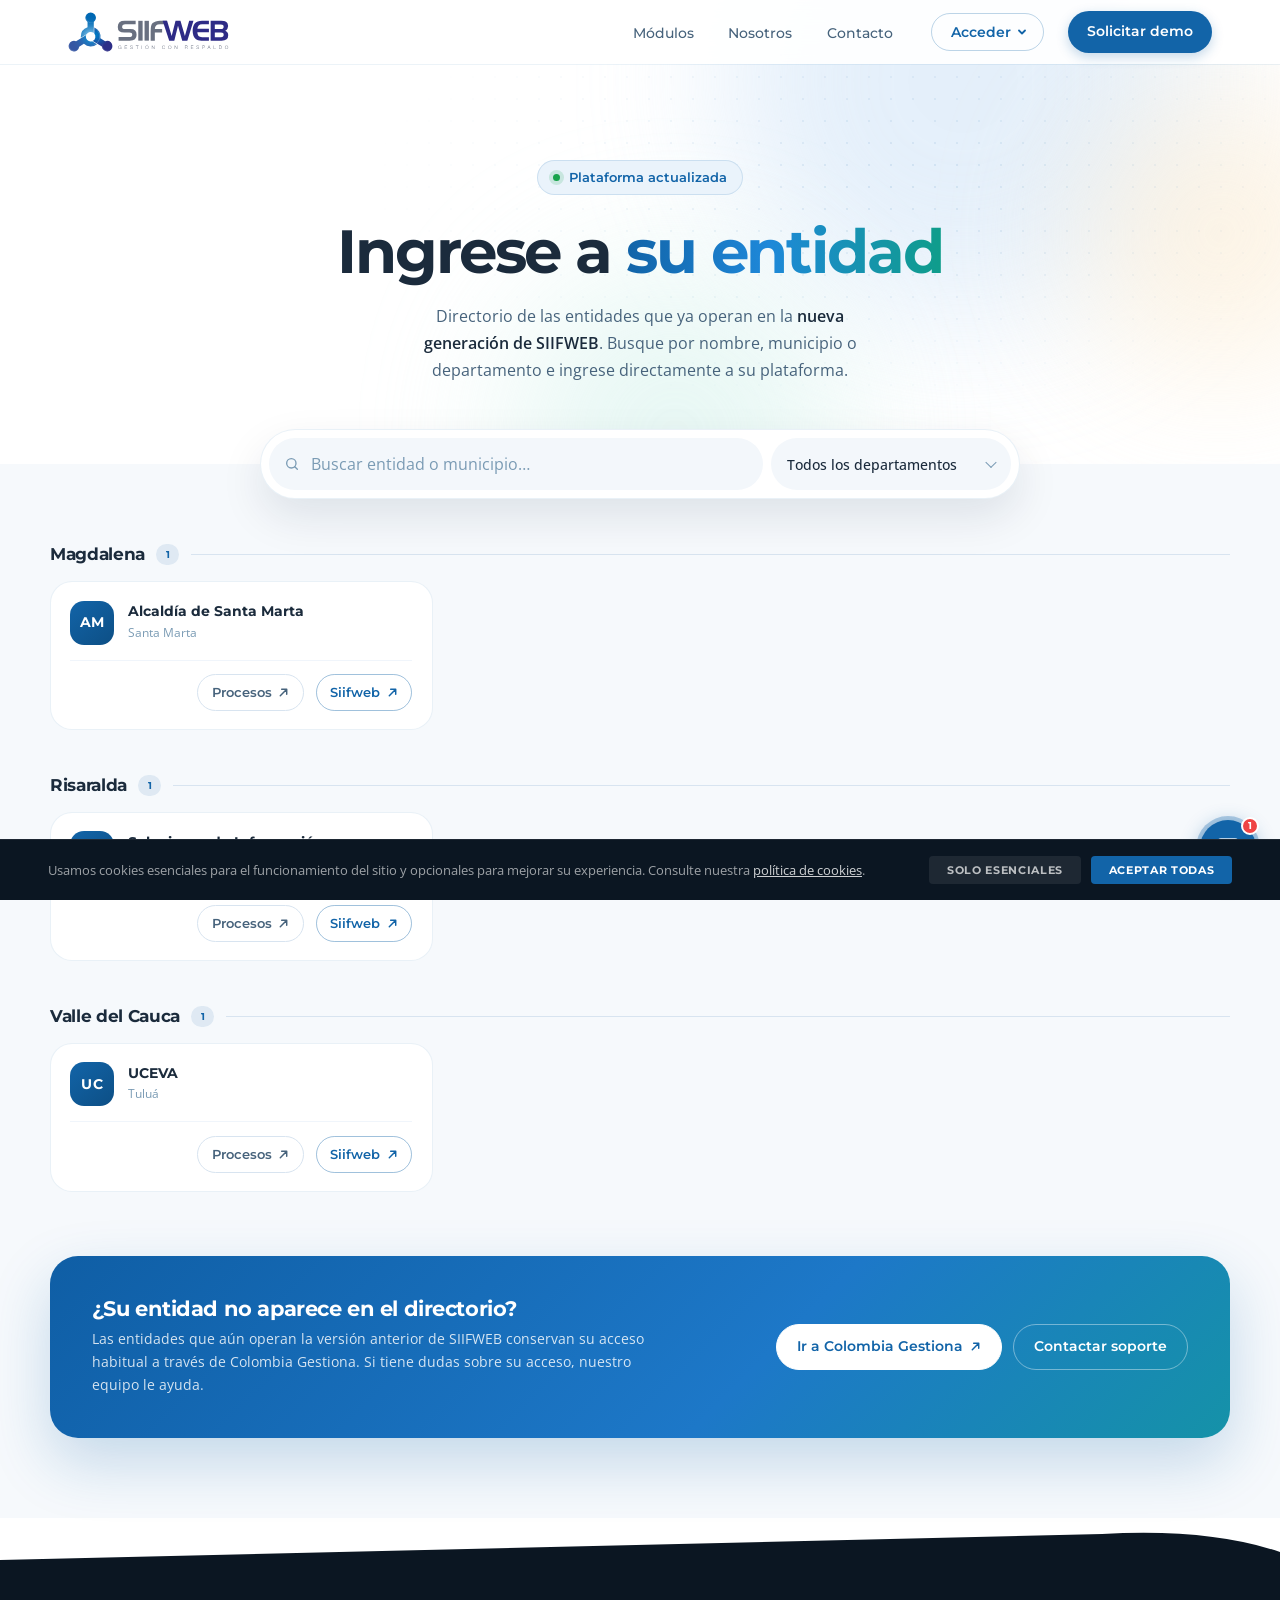
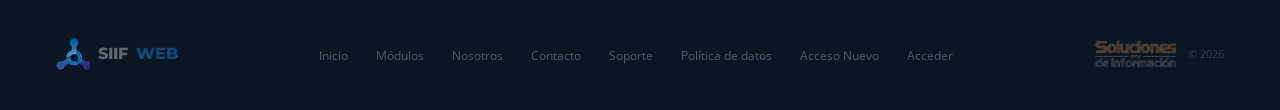
==== commit 135088fc: "feat(marca): ícono azul en el pie y teléfono de Barranquilla - Pie de página: marca azul del logo en" ====
--- a/acceso.html
+++ b/acceso.html
@@ -137,7 +137,7 @@
 <footer>
   <div class="footer-in">
     <div class="fl">
-      <img src="assets/siifweb-icon.webp" alt="SIIFWEB" width="32" height="32" class="footer-icon">
+      <span class="footer-icon" aria-hidden="true"><img src="assets/logo-navbar.svg" alt="" width="129" height="32"></span>
       SIIF<span>WEB</span>
     </div>
     <ul class="fn">
--- a/css/theme.css
+++ b/css/theme.css
@@ -75,3 +75,7 @@
 .page-hero--center .page-hero-sub { margin: 0 auto }
 @media (prefers-reduced-motion: reduce) { .page-hero-bg i, .page-hero-inner > * { animation: none } }
 [hidden] { display: none !important }
+
+/* ── Pie de página: marca azul ── */
+.footer-icon { display: inline-block; width: 34px; height: 32px; overflow: hidden; opacity: .9; flex-shrink: 0 }
+.footer-icon img { height: 32px; width: auto; max-width: none }
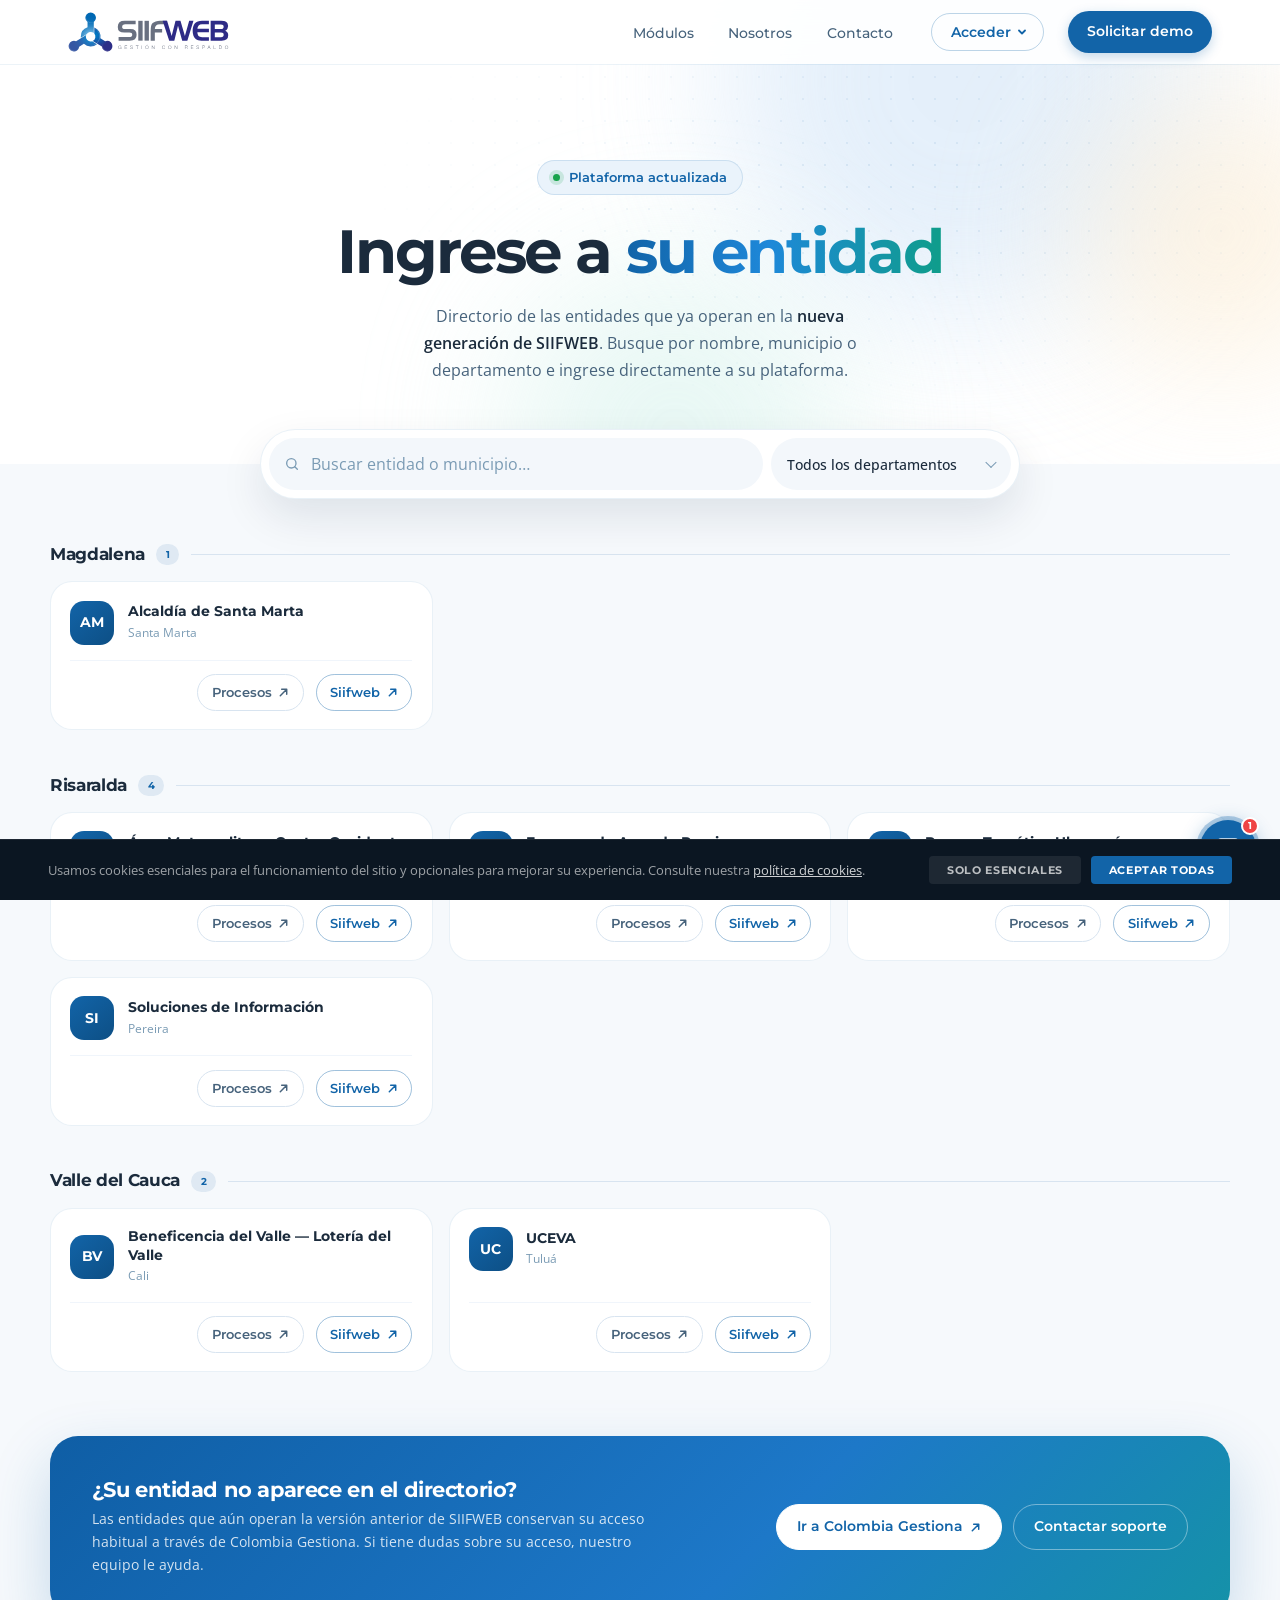
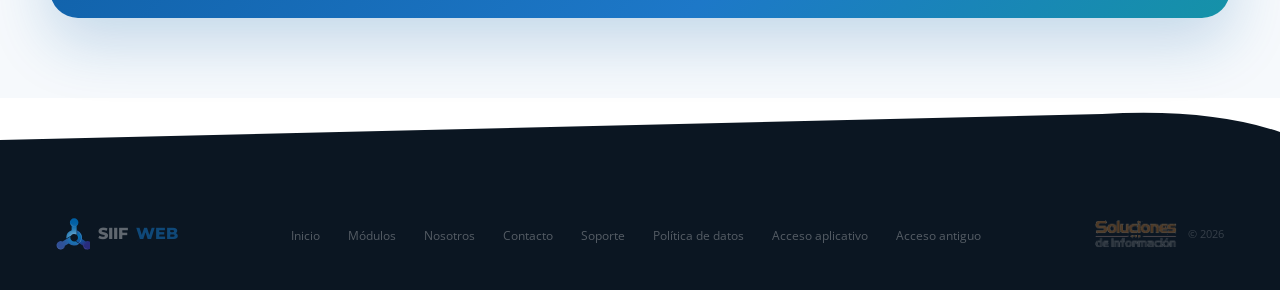
==== commit 70c28285: "feat(acceso): Acceso aplicativo y Acceso antiguo; 4 entidades nuevas - "Acceso Nuevo" pasa a llamars" ====
--- a/acceso.html
+++ b/acceso.html
@@ -3,7 +3,7 @@
 <head>
   <meta charset="UTF-8">
   <meta name="viewport" content="width=device-width, initial-scale=1.0">
-  <title>Acceso Nuevo &mdash; SIIFWEB</title>
+  <title>Acceso aplicativo &mdash; SIIFWEB</title>
   <link rel="preconnect" href="https://fonts.googleapis.com">
   <link rel="preconnect" href="https://fonts.gstatic.com" crossorigin>
   <link href="https://fonts.googleapis.com/css2?family=Montserrat:wght@300;400;500;600;700;800&family=Open+Sans:wght@300;400;600&display=swap" rel="stylesheet">
@@ -26,8 +26,8 @@
       <li><a href="./nosotros.html">Nosotros</a></li>
       <li><a href="./#contacto">Contacto</a></li>
       <li class="nav-links-sep" aria-hidden="true"></li>
-      <li class="nav-mob-access"><a href="./acceso.html">Acceso Nuevo <span class="access-new">Nuevo</span></a></li>
-      <li class="nav-mob-access"><a href="https://www.colombiagestiona.com/entidades.html" target="_blank" rel="noreferrer">Acceso aplicativo</a></li>
+      <li class="nav-mob-access"><a href="./acceso.html">Acceso aplicativo <span class="access-new">Nuevo</span></a></li>
+      <li class="nav-mob-access"><a href="https://www.colombiagestiona.com/entidades.html" target="_blank" rel="noreferrer">Acceso antiguo</a></li>
       <li class="nav-mob-access"><a href="https://soporte.solinfo.com.co" target="_blank" rel="noreferrer">Soporte</a></li>
       <li class="nav-mob-access nav-mob-disabled"><span>Acceso interno <span class="access-soon">Pr&oacute;ximamente</span></span></li>
       <li class="nav-mob-access nav-mob-disabled"><span>PQRS <span class="access-soon">Pr&oacute;ximamente</span></span></li>
@@ -41,12 +41,12 @@
         <div class="access-menu-header">Acceso</div>
         <a href="./acceso.html" class="access-item" role="menuitem">
           <span class="access-item-ico"><svg width="18" height="18" viewBox="0 0 24 24" fill="none"><path d="M3 21h18M5 21v-9M9.7 21v-9M14.3 21v-9M19 21v-9M3.5 9 12 3.5 20.5 9v0.5h-17V9Z" stroke="#1264A8" stroke-width="1.8" stroke-linecap="round" stroke-linejoin="round"/></svg></span>
-          <span class="access-item-body"><span class="access-item-name">Acceso Nuevo <span class="access-new">Nuevo</span></span><span class="access-item-desc">Entidades en la plataforma actualizada</span></span>
+          <span class="access-item-body"><span class="access-item-name">Acceso aplicativo <span class="access-new">Nuevo</span></span><span class="access-item-desc">Entidades en la plataforma actualizada</span></span>
           <svg class="access-item-ext" width="12" height="12" viewBox="0 0 12 12" fill="none" aria-hidden="true"><path d="M4.5 2.5 8 6l-3.5 3.5" stroke="#7A9BB4" stroke-width="1.5" stroke-linecap="round" stroke-linejoin="round"/></svg>
         </a>
         <a href="https://www.colombiagestiona.com/entidades.html" class="access-item" target="_blank" rel="noreferrer" role="menuitem">
           <span class="access-item-ico"><svg width="18" height="18" viewBox="0 0 24 24" fill="none"><rect x="3" y="3" width="7" height="7" rx="1.5" stroke="#1264A8" stroke-width="1.8"/><rect x="14" y="3" width="7" height="7" rx="1.5" stroke="#1264A8" stroke-width="1.8"/><rect x="3" y="14" width="7" height="7" rx="1.5" stroke="#1264A8" stroke-width="1.8"/><rect x="14" y="14" width="7" height="7" rx="1.5" stroke="#1264A8" stroke-width="1.8"/></svg></span>
-          <span class="access-item-body"><span class="access-item-name">Acceso aplicativo</span><span class="access-item-desc">Colombia Gestiona</span></span>
+          <span class="access-item-body"><span class="access-item-name">Acceso antiguo</span><span class="access-item-desc">Versi&oacute;n anterior &middot; Colombia Gestiona</span></span>
           <svg class="access-item-ext" width="12" height="12" viewBox="0 0 12 12" fill="none" aria-hidden="true"><path d="M2.5 9.5l7-7M9.5 2.5H4M9.5 2.5v5.5" stroke="#7A9BB4" stroke-width="1.5" stroke-linecap="round" stroke-linejoin="round"/></svg>
         </a>
         <a href="https://soporte.solinfo.com.co" class="access-item" target="_blank" rel="noreferrer" role="menuitem">
@@ -147,8 +147,8 @@
       <li><a href="./#contacto">Contacto</a></li>
       <li><a href="https://soporte.solinfo.com.co" target="_blank" rel="noreferrer">Soporte</a></li>
       <li><a href="./politica-privacidad.html">Pol&iacute;tica de datos</a></li>
-      <li><a href="./acceso.html">Acceso Nuevo</a></li>
-      <li><a href="https://www.colombiagestiona.com/entidades.html" target="_blank">Acceder</a></li>
+      <li><a href="./acceso.html">Acceso aplicativo</a></li>
+      <li><a href="https://www.colombiagestiona.com/entidades.html" target="_blank" rel="noreferrer">Acceso antiguo</a></li>
     </ul>
     <div class="fc">
       <img src="assets/soluciones-info.webp" alt="Soluciones de Informaci&oacute;n" height="28" class="footer-company-logo">
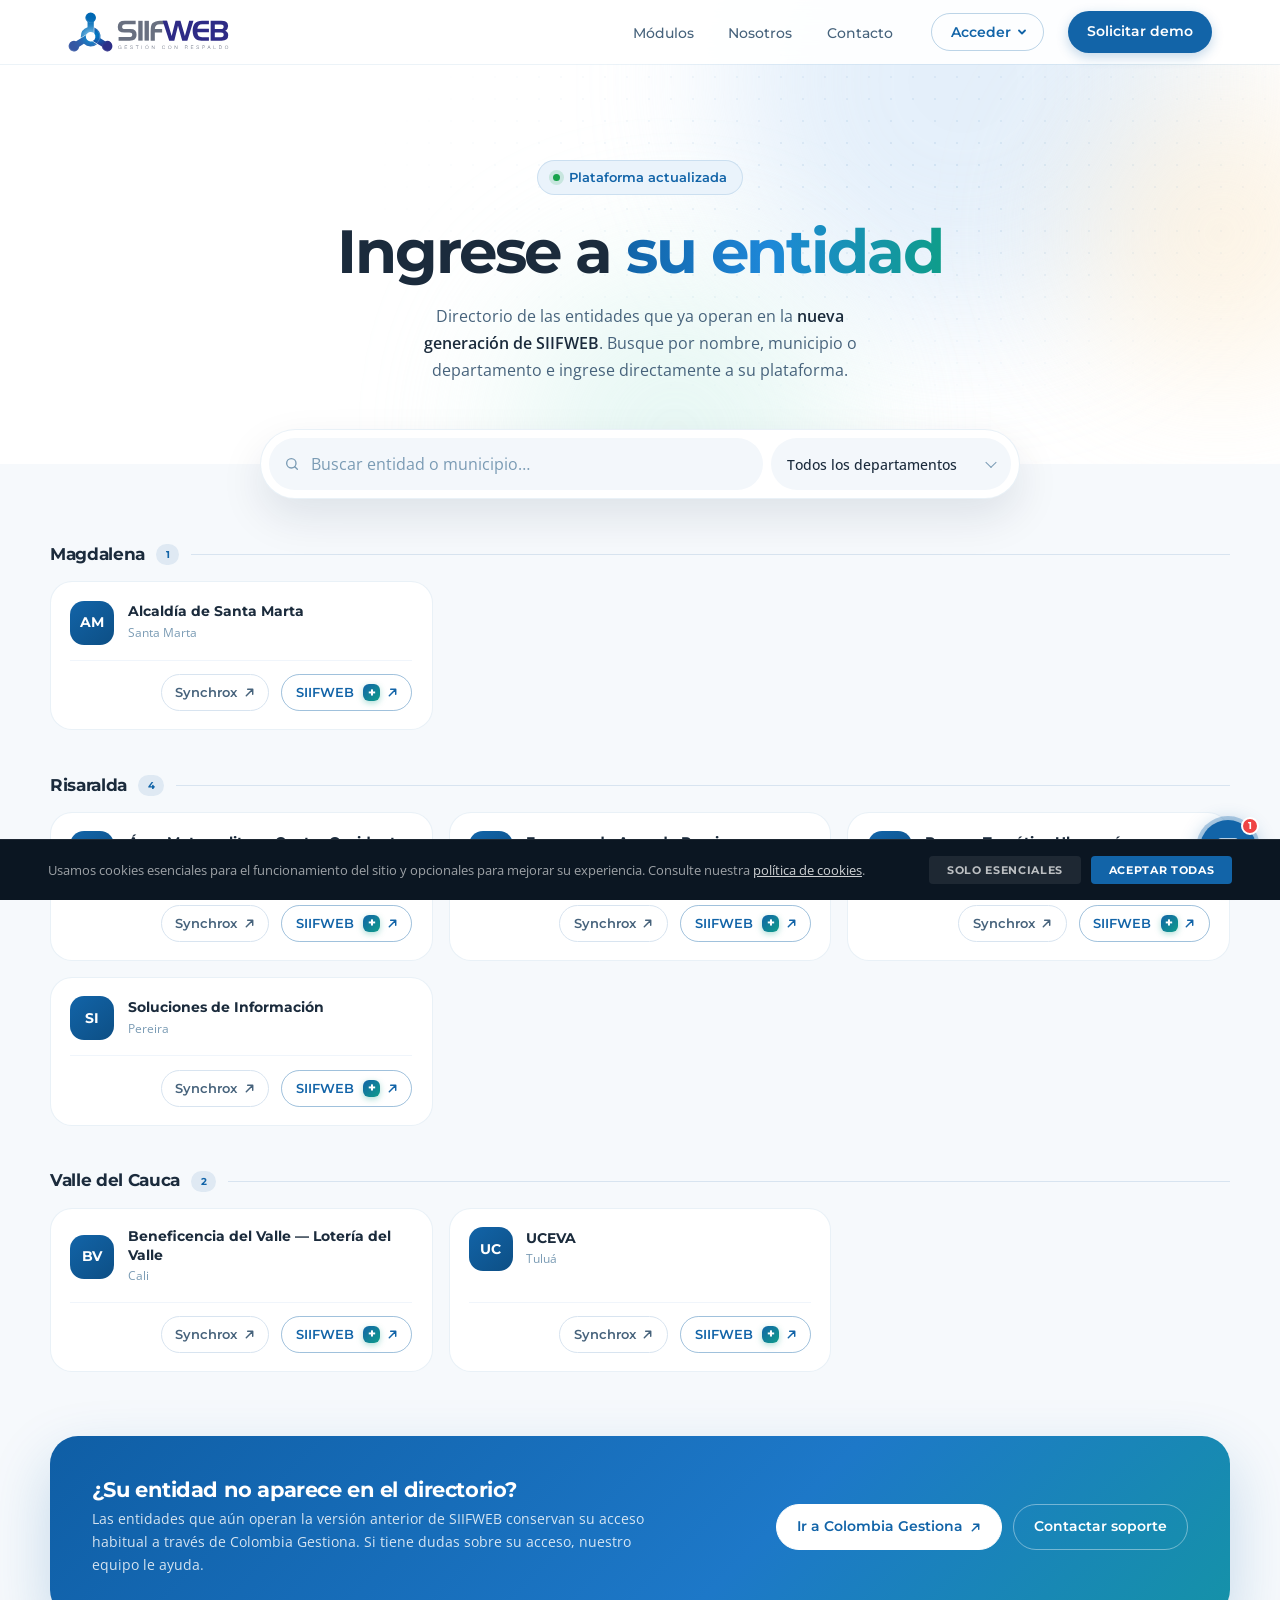
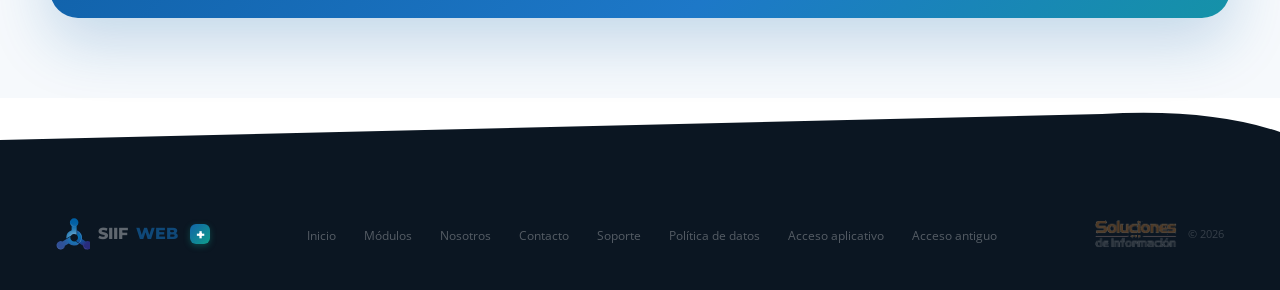
==== commit 0f1ccdd7: "feat(marca): SIIFWEB+ en el menú Acceder, menú móvil y pie de página - Chip + movido a theme.css par" ====
--- a/acceso.html
+++ b/acceso.html
@@ -26,7 +26,7 @@
       <li><a href="./nosotros.html">Nosotros</a></li>
       <li><a href="./#contacto">Contacto</a></li>
       <li class="nav-links-sep" aria-hidden="true"></li>
-      <li class="nav-mob-access"><a href="./acceso.html">Acceso aplicativo <span class="access-new">Nuevo</span></a></li>
+      <li class="nav-mob-access"><a href="./acceso.html">Acceso aplicativo <span class="brand-plus">SIIFWEB<span class="plus-chip" aria-hidden="true">+</span></span></a></li>
       <li class="nav-mob-access"><a href="https://www.colombiagestiona.com/entidades.html" target="_blank" rel="noreferrer">Acceso antiguo</a></li>
       <li class="nav-mob-access"><a href="https://soporte.solinfo.com.co" target="_blank" rel="noreferrer">Soporte</a></li>
       <li class="nav-mob-access nav-mob-disabled"><span>Acceso interno <span class="access-soon">Pr&oacute;ximamente</span></span></li>
@@ -41,7 +41,7 @@
         <div class="access-menu-header">Acceso</div>
         <a href="./acceso.html" class="access-item" role="menuitem">
           <span class="access-item-ico"><svg width="18" height="18" viewBox="0 0 24 24" fill="none"><path d="M3 21h18M5 21v-9M9.7 21v-9M14.3 21v-9M19 21v-9M3.5 9 12 3.5 20.5 9v0.5h-17V9Z" stroke="#1264A8" stroke-width="1.8" stroke-linecap="round" stroke-linejoin="round"/></svg></span>
-          <span class="access-item-body"><span class="access-item-name">Acceso aplicativo <span class="access-new">Nuevo</span></span><span class="access-item-desc">Entidades en la plataforma actualizada</span></span>
+          <span class="access-item-body"><span class="access-item-name">Acceso aplicativo <span class="access-new">Nuevo</span></span><span class="access-item-desc">Entidades en <span class="brand-plus">SIIFWEB<span class="plus-chip" aria-hidden="true">+</span></span></span></span>
           <svg class="access-item-ext" width="12" height="12" viewBox="0 0 12 12" fill="none" aria-hidden="true"><path d="M4.5 2.5 8 6l-3.5 3.5" stroke="#7A9BB4" stroke-width="1.5" stroke-linecap="round" stroke-linejoin="round"/></svg>
         </a>
         <a href="https://www.colombiagestiona.com/entidades.html" class="access-item" target="_blank" rel="noreferrer" role="menuitem">
@@ -138,7 +138,7 @@
   <div class="footer-in">
     <div class="fl">
       <span class="footer-icon" aria-hidden="true"><img src="assets/logo-navbar.svg" alt="" width="129" height="32"></span>
-      SIIF<span>WEB</span>
+      SIIF<span>WEB</span><span class="plus-chip" aria-hidden="true">+</span>
     </div>
     <ul class="fn">
       <li><a href="./">Inicio</a></li>
--- a/css/theme.css
+++ b/css/theme.css
@@ -79,3 +79,14 @@
 /* ── Pie de página: marca azul ── */
 .footer-icon { display: inline-block; width: 34px; height: 32px; overflow: hidden; opacity: .9; flex-shrink: 0 }
 .footer-icon img { height: 32px; width: auto; max-width: none }
+
+/* ── Marca SIIFWEB+ (plataforma nueva) ── */
+.plus-chip { display: inline-grid; place-items: center; min-width: 17px; height: 17px; margin-left: .2rem; padding: 0 .2rem; border-radius: 6px; background: linear-gradient(135deg, #1264A8 0%, #0F9D8A 100%); color: #fff; font-family: 'Montserrat', sans-serif; font-size: .8rem; font-weight: 800; line-height: 1; vertical-align: middle; box-shadow: 0 2px 6px rgba(15,157,138,.35); transition: background .2s }
+.acc-enter:hover .plus-chip { background: #fff; color: var(--blue); box-shadow: none }
+.brand-plus { display: inline-flex; align-items: center; font-family: 'Montserrat', sans-serif; font-weight: 800; color: var(--blue); white-space: nowrap }
+.access-item-desc .plus-chip { min-width: 14px; height: 14px; font-size: .68rem; border-radius: 5px; margin-left: .15rem }
+.access-item-desc .brand-plus { font-weight: 700 }
+#nav .nav-mob-access > a .brand-plus { margin-left: .35rem; font-size: .8rem }
+.fl .plus-chip { color: #fff; margin-left: .25rem; min-width: 20px; height: 20px; font-size: .95rem }
+#nav .nav-mob-access .brand-plus { display: inline-flex; gap: 0; padding: 0; color: var(--blue); font-weight: 800; text-transform: none; letter-spacing: 0 }
+#nav .nav-mob-access .plus-chip { display: inline-grid; padding: 0 .2rem; color: #fff; font-size: .7rem; min-width: 15px; height: 15px }
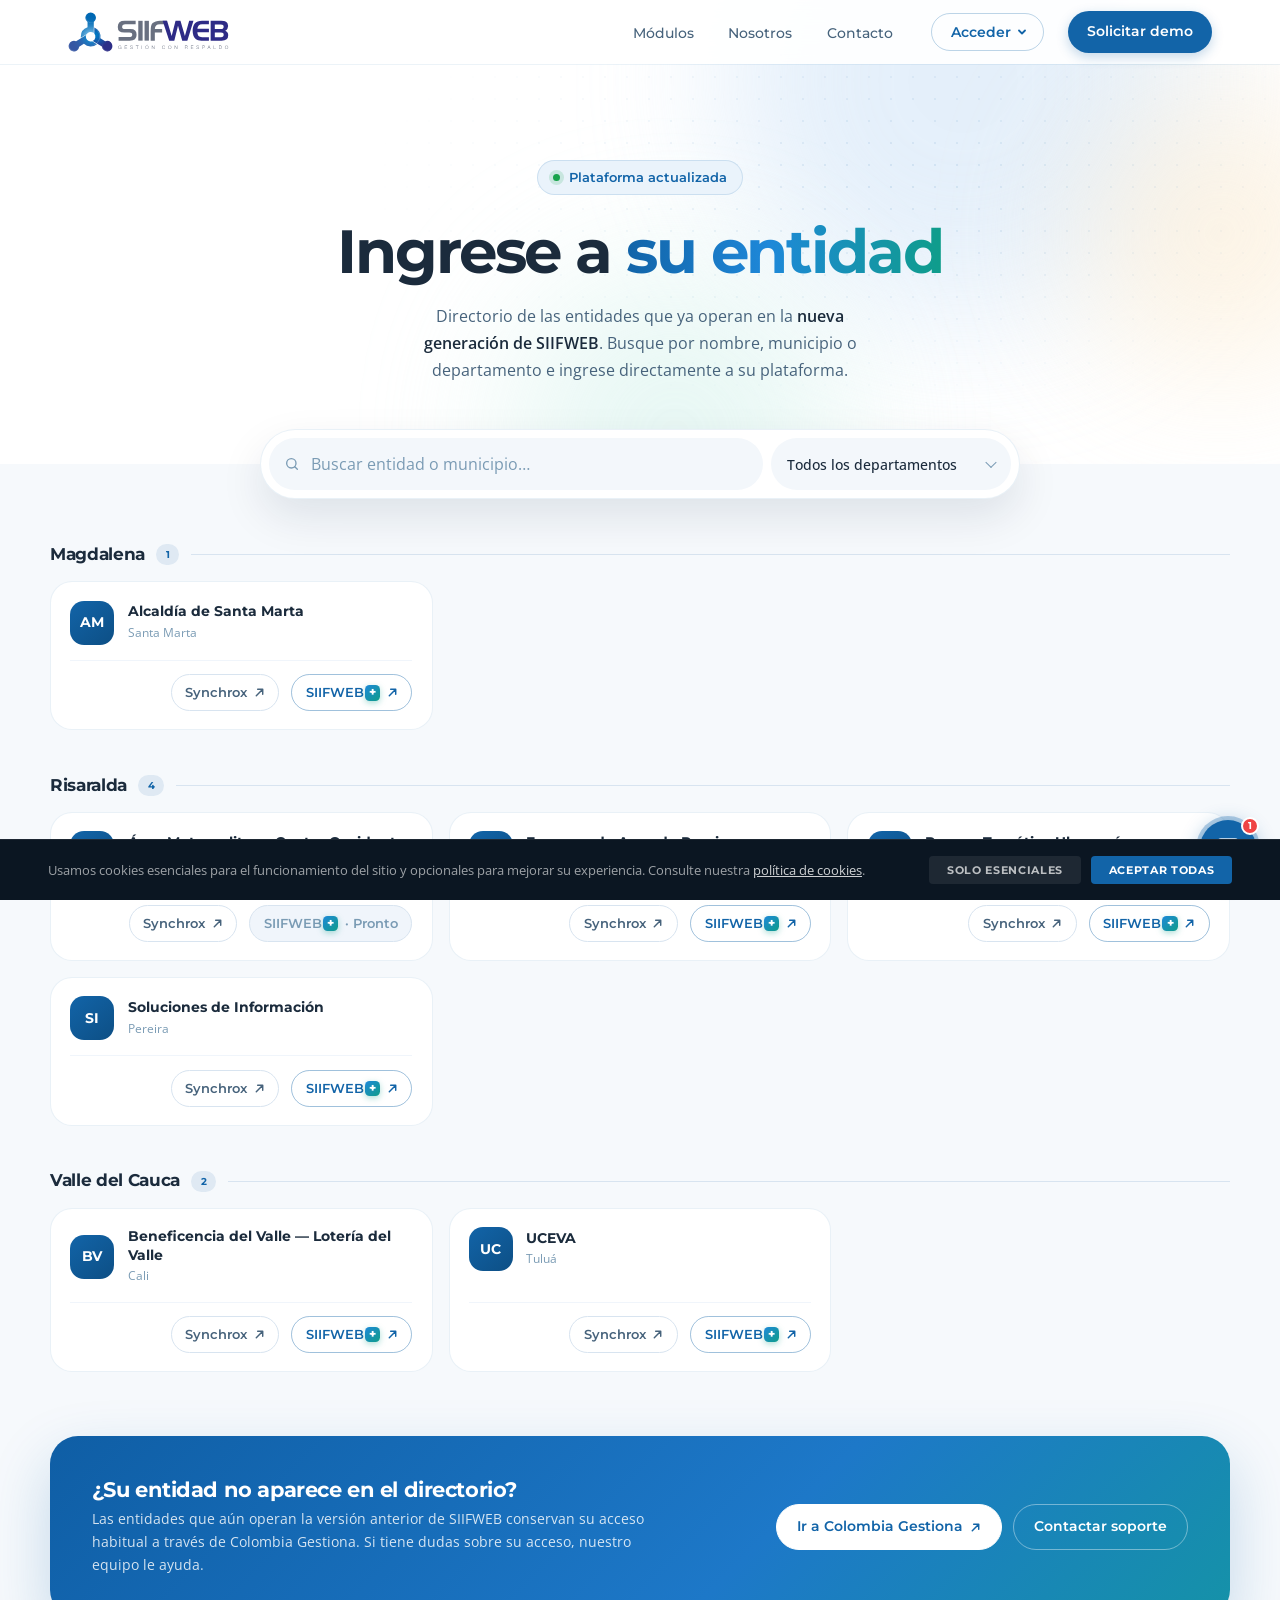
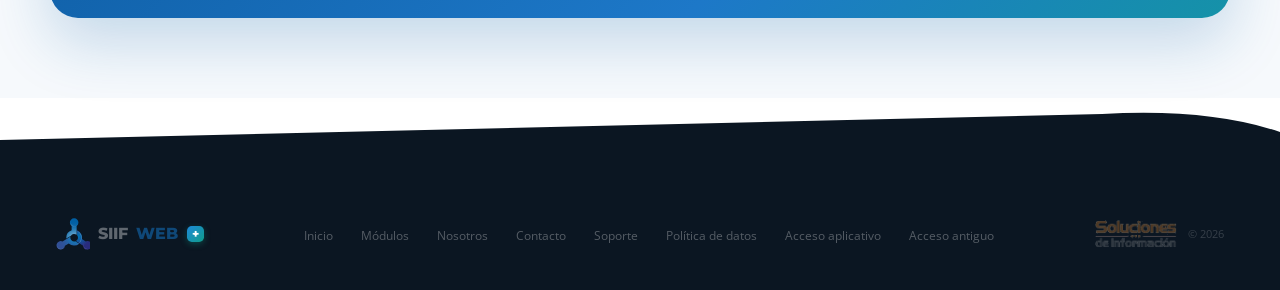
==== commit c8fdc674: "feat(menu): se quita la etiqueta Nuevo de Acceso aplicativo Co-Authored-By: Claude Opus 5.5 <noreply" ====
--- a/acceso.html
+++ b/acceso.html
@@ -41,7 +41,7 @@
         <div class="access-menu-header">Acceso</div>
         <a href="./acceso.html" class="access-item" role="menuitem">
           <span class="access-item-ico"><svg width="18" height="18" viewBox="0 0 24 24" fill="none"><path d="M3 21h18M5 21v-9M9.7 21v-9M14.3 21v-9M19 21v-9M3.5 9 12 3.5 20.5 9v0.5h-17V9Z" stroke="#1264A8" stroke-width="1.8" stroke-linecap="round" stroke-linejoin="round"/></svg></span>
-          <span class="access-item-body"><span class="access-item-name">Acceso aplicativo <span class="access-new">Nuevo</span></span><span class="access-item-desc">Entidades en <span class="brand-plus">SIIFWEB<span class="plus-chip" aria-hidden="true">+</span></span></span></span>
+          <span class="access-item-body"><span class="access-item-name">Acceso aplicativo</span><span class="access-item-desc">Entidades en <span class="brand-plus">SIIFWEB<span class="plus-chip" aria-hidden="true">+</span></span></span></span>
           <svg class="access-item-ext" width="12" height="12" viewBox="0 0 12 12" fill="none" aria-hidden="true"><path d="M4.5 2.5 8 6l-3.5 3.5" stroke="#7A9BB4" stroke-width="1.5" stroke-linecap="round" stroke-linejoin="round"/></svg>
         </a>
         <a href="https://www.colombiagestiona.com/entidades.html" class="access-item" target="_blank" rel="noreferrer" role="menuitem">
--- a/css/chat.css
+++ b/css/chat.css
@@ -51,11 +51,15 @@
   bottom: 1.5rem;
   right: 1.5rem;
   z-index: 750;
+  pointer-events: none; /* la caja del panel cerrado no debe tapar la página */
   display: flex;
   flex-direction: column-reverse;
   align-items: flex-end;
   gap: .85rem;
 }
+
+/* Solo el botón y el panel abierto reciben clics */
+#siif-chat-btn { pointer-events: auto }
 
 /* Floating button */
 #siif-chat-btn {
--- a/css/theme.css
+++ b/css/theme.css
@@ -81,12 +81,11 @@
 .footer-icon img { height: 32px; width: auto; max-width: none }
 
 /* ── Marca SIIFWEB+ (plataforma nueva) ── */
-.plus-chip { display: inline-grid; place-items: center; min-width: 17px; height: 17px; margin-left: .2rem; padding: 0 .2rem; border-radius: 6px; background: linear-gradient(135deg, #1264A8 0%, #0F9D8A 100%); color: #fff; font-family: 'Montserrat', sans-serif; font-size: .8rem; font-weight: 800; line-height: 1; vertical-align: middle; box-shadow: 0 2px 6px rgba(15,157,138,.35); transition: background .2s }
+.plus-chip { display: inline-grid; place-items: center; width: 1.3em; height: 1.3em; margin-left: .12em; padding: 0; font-family: 'Montserrat', sans-serif; font-size: .78em; font-weight: 800; line-height: 1; color: #fff; border-radius: .38em; background: linear-gradient(135deg, #1E88D9 0%, #0F9D8A 100%); box-shadow: 0 2px 6px rgba(15,157,138,.35); vertical-align: middle; transition: background .2s, color .2s, box-shadow .2s }
+.acc-enter .plus-chip { font-size: .9em; margin-left: calc(-.4rem + .1em) }
 .acc-enter:hover .plus-chip { background: #fff; color: var(--blue); box-shadow: none }
-.brand-plus { display: inline-flex; align-items: center; font-family: 'Montserrat', sans-serif; font-weight: 800; color: var(--blue); white-space: nowrap }
-.access-item-desc .plus-chip { min-width: 14px; height: 14px; font-size: .68rem; border-radius: 5px; margin-left: .15rem }
+.brand-plus { display: inline-flex; align-items: center; gap: 0; font-family: 'Montserrat', sans-serif; font-weight: 800; color: var(--blue); white-space: nowrap }
 .access-item-desc .brand-plus { font-weight: 700 }
-#nav .nav-mob-access > a .brand-plus { margin-left: .35rem; font-size: .8rem }
-.fl .plus-chip { color: #fff; margin-left: .25rem; min-width: 20px; height: 20px; font-size: .95rem }
-#nav .nav-mob-access .brand-plus { display: inline-flex; gap: 0; padding: 0; color: var(--blue); font-weight: 800; text-transform: none; letter-spacing: 0 }
-#nav .nav-mob-access .plus-chip { display: inline-grid; padding: 0 .2rem; color: #fff; font-size: .7rem; min-width: 15px; height: 15px }
+.fl .plus-chip { color: #fff }
+#nav .nav-mob-access > a .brand-plus { margin-left: .35rem; padding: 0; font-size: .8rem; text-transform: none; letter-spacing: 0 }
+#nav .nav-mob-access .plus-chip { display: inline-grid; padding: 0; color: #fff }
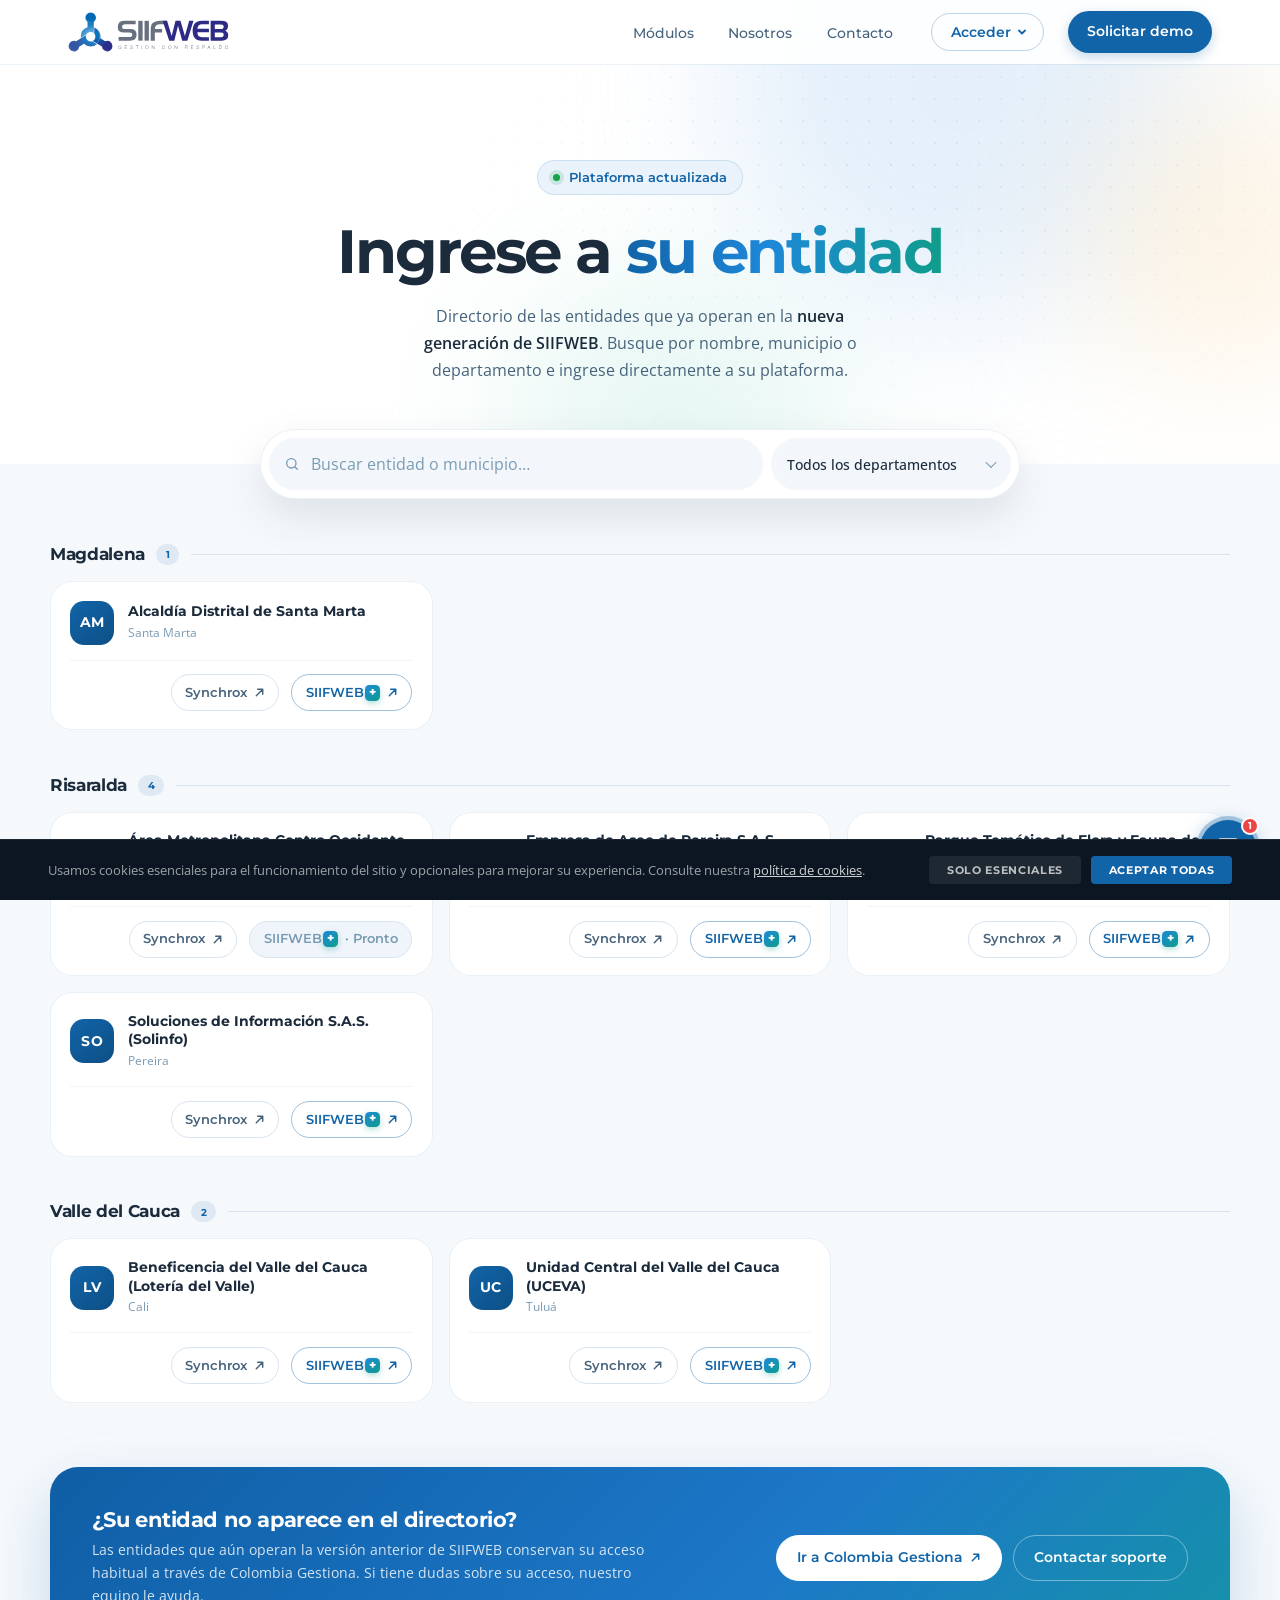
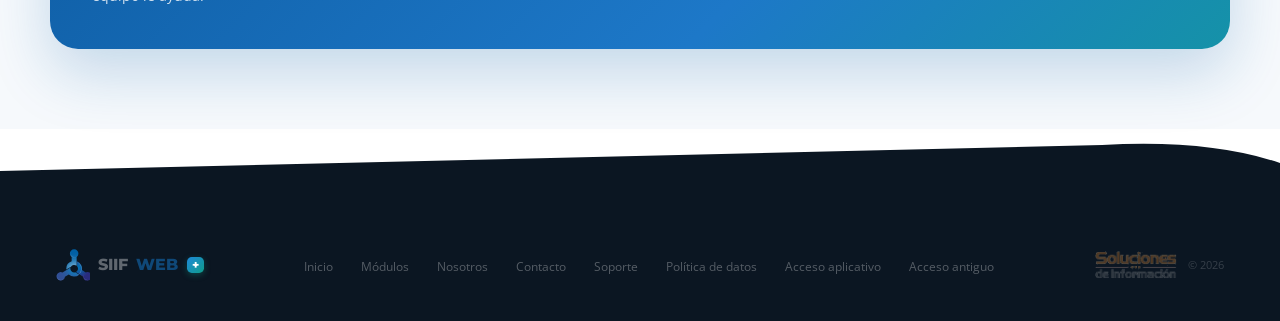
==== commit 57e815a8: "fix(menu): PQRS es peticiones, quejas, reclamos y sugerencias - Nota de nomenclatura alineada con la" ====
--- a/acceso.html
+++ b/acceso.html
@@ -61,7 +61,7 @@
         </div>
         <div class="access-item access-item--disabled" role="menuitem" aria-disabled="true">
           <span class="access-item-ico"><svg width="18" height="18" viewBox="0 0 24 24" fill="none"><path d="M14 2H6a2 2 0 0 0-2 2v16a2 2 0 0 0 2 2h12a2 2 0 0 0 2-2V8l-6-6z" stroke="#7A9BB4" stroke-width="1.8" stroke-linecap="round" stroke-linejoin="round"/><path d="M14 2v6h6M16 13H8M16 17H8M10 9H8" stroke="#7A9BB4" stroke-width="1.8" stroke-linecap="round"/></svg></span>
-          <span class="access-item-body"><span class="access-item-name">PQRS <span class="access-soon">Pr&oacute;ximamente</span></span><span class="access-item-desc">Peticiones, quejas y recursos</span></span>
+          <span class="access-item-body"><span class="access-item-name">PQRS <span class="access-soon">Pr&oacute;ximamente</span></span><span class="access-item-desc">Peticiones, quejas, reclamos y sugerencias</span></span>
           <svg class="access-item-lock" width="12" height="12" viewBox="0 0 12 12" fill="none" aria-hidden="true"><rect x="1.5" y="5.5" width="9" height="6" rx="1" stroke="#7A9BB4" stroke-width="1.3"/><path d="M3.5 5.5V3.5a2.5 2.5 0 0 1 5 0v2" stroke="#7A9BB4" stroke-width="1.3" stroke-linecap="round"/></svg>
         </div>
       </div>
